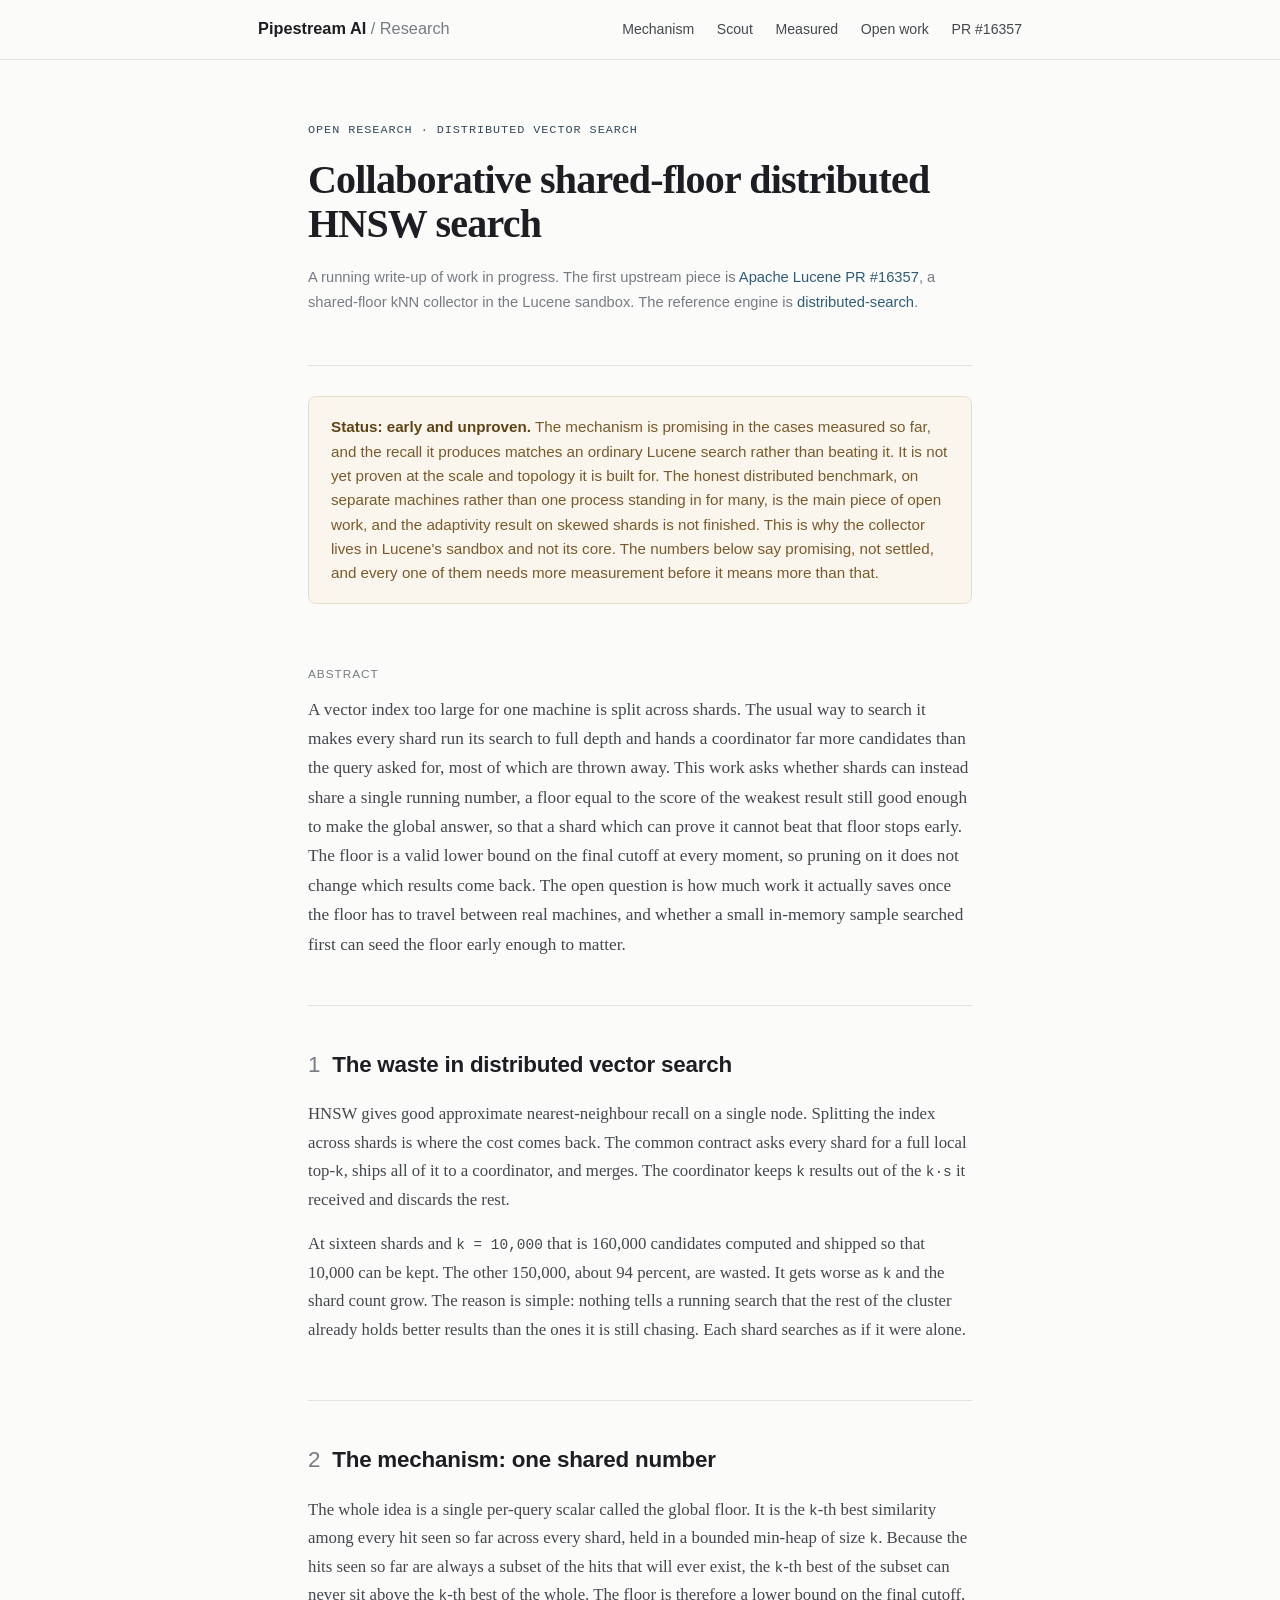
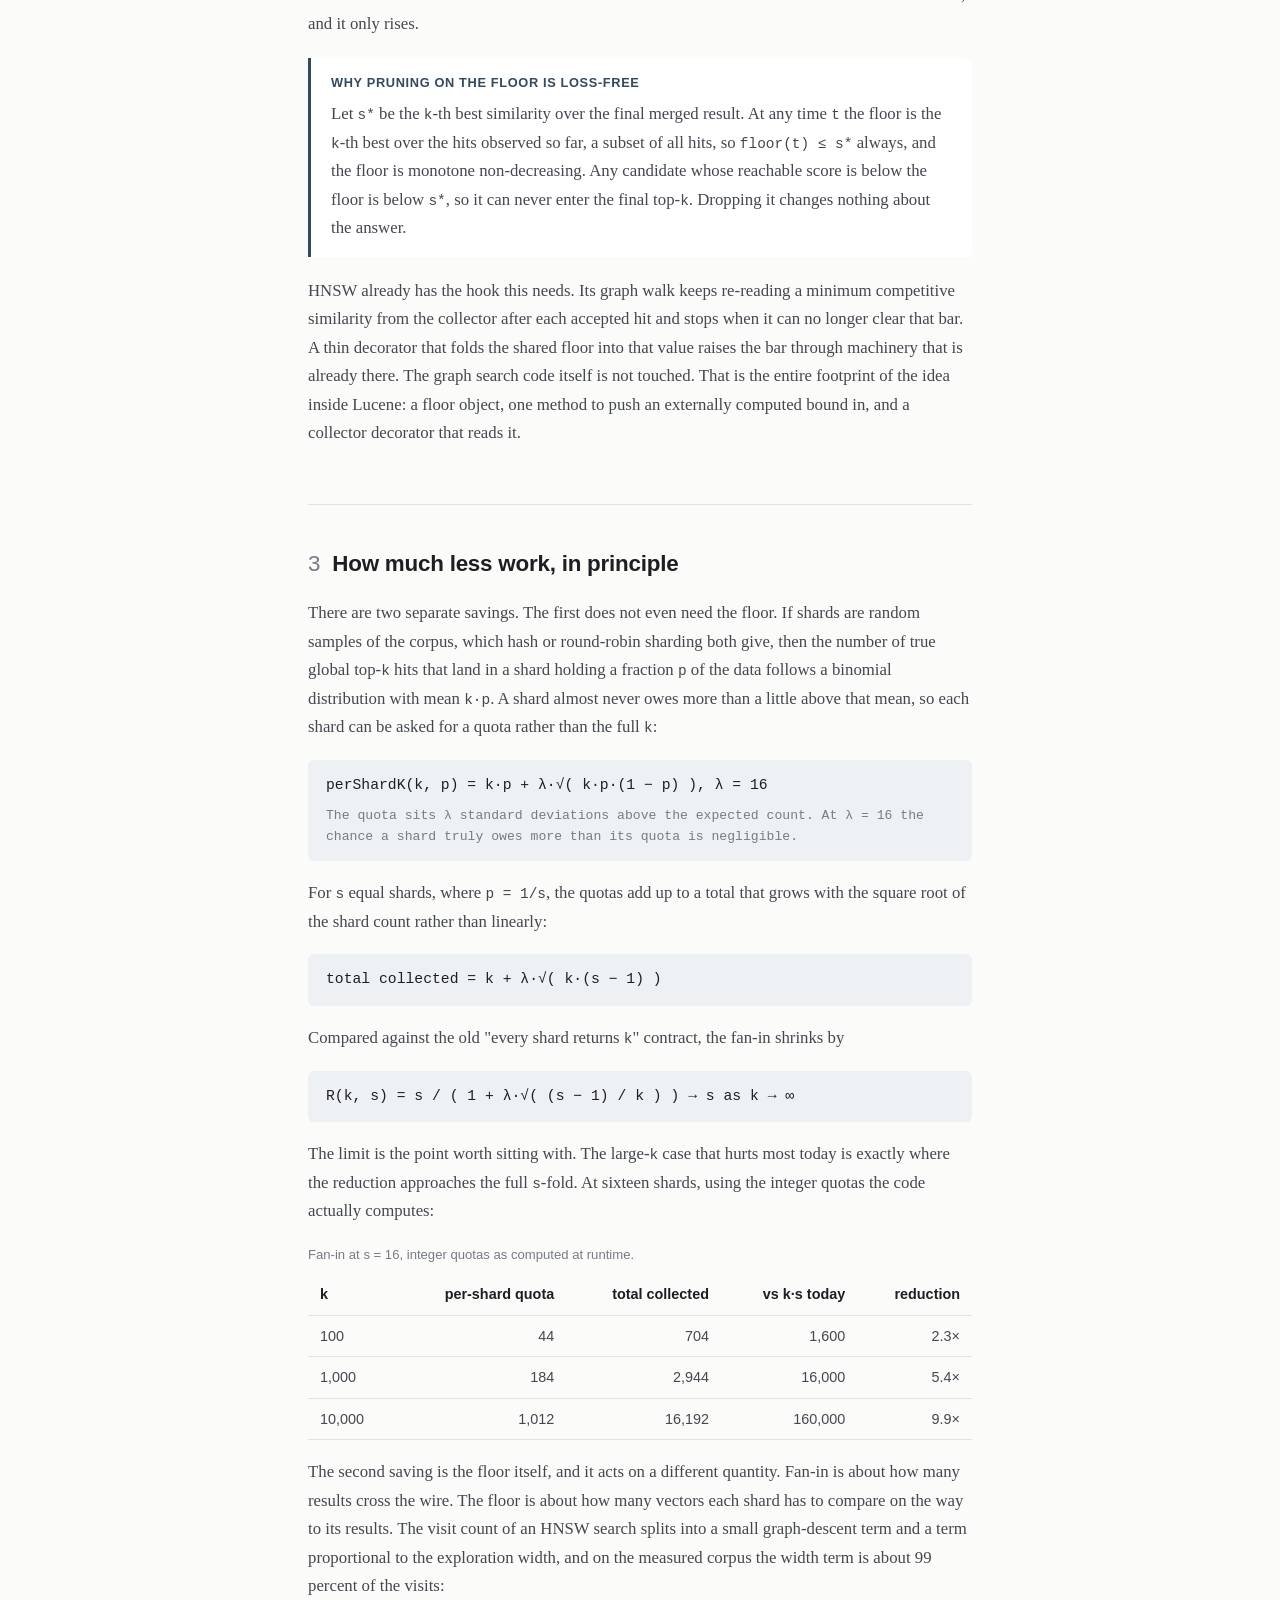
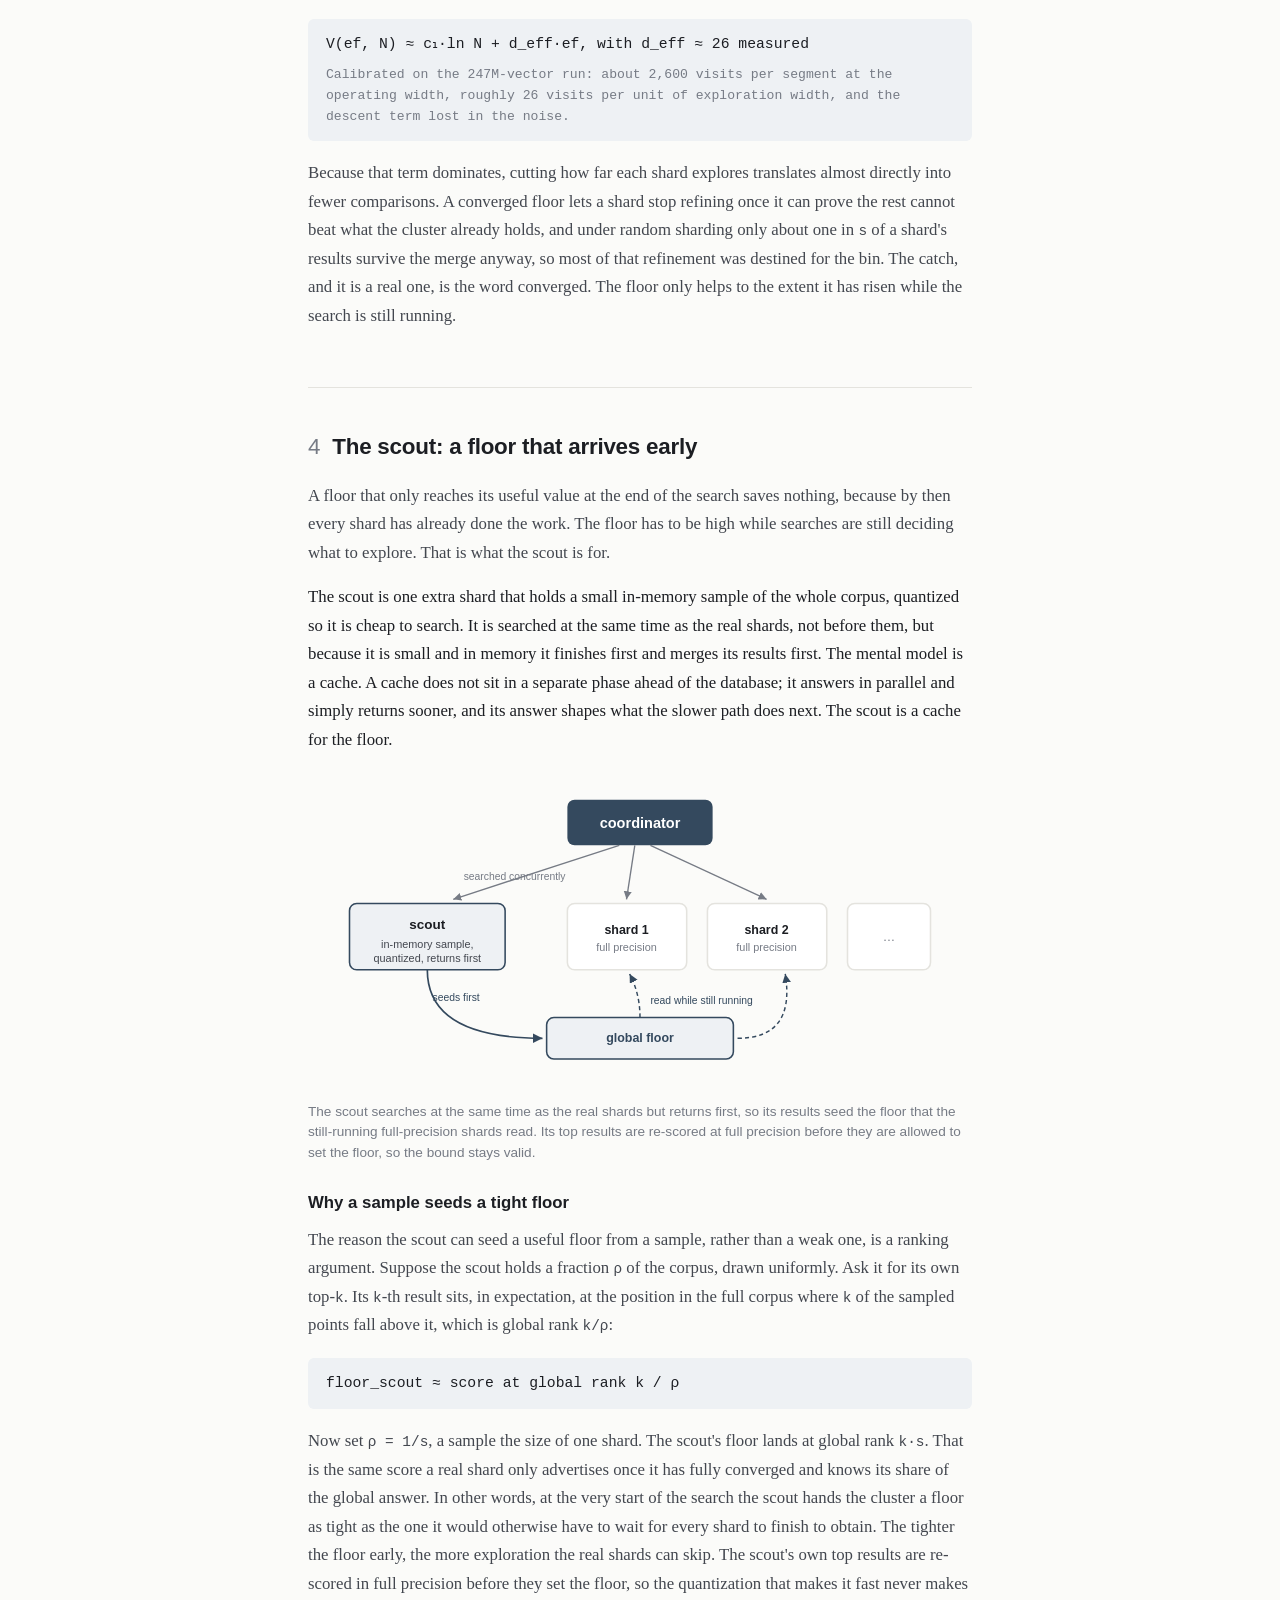
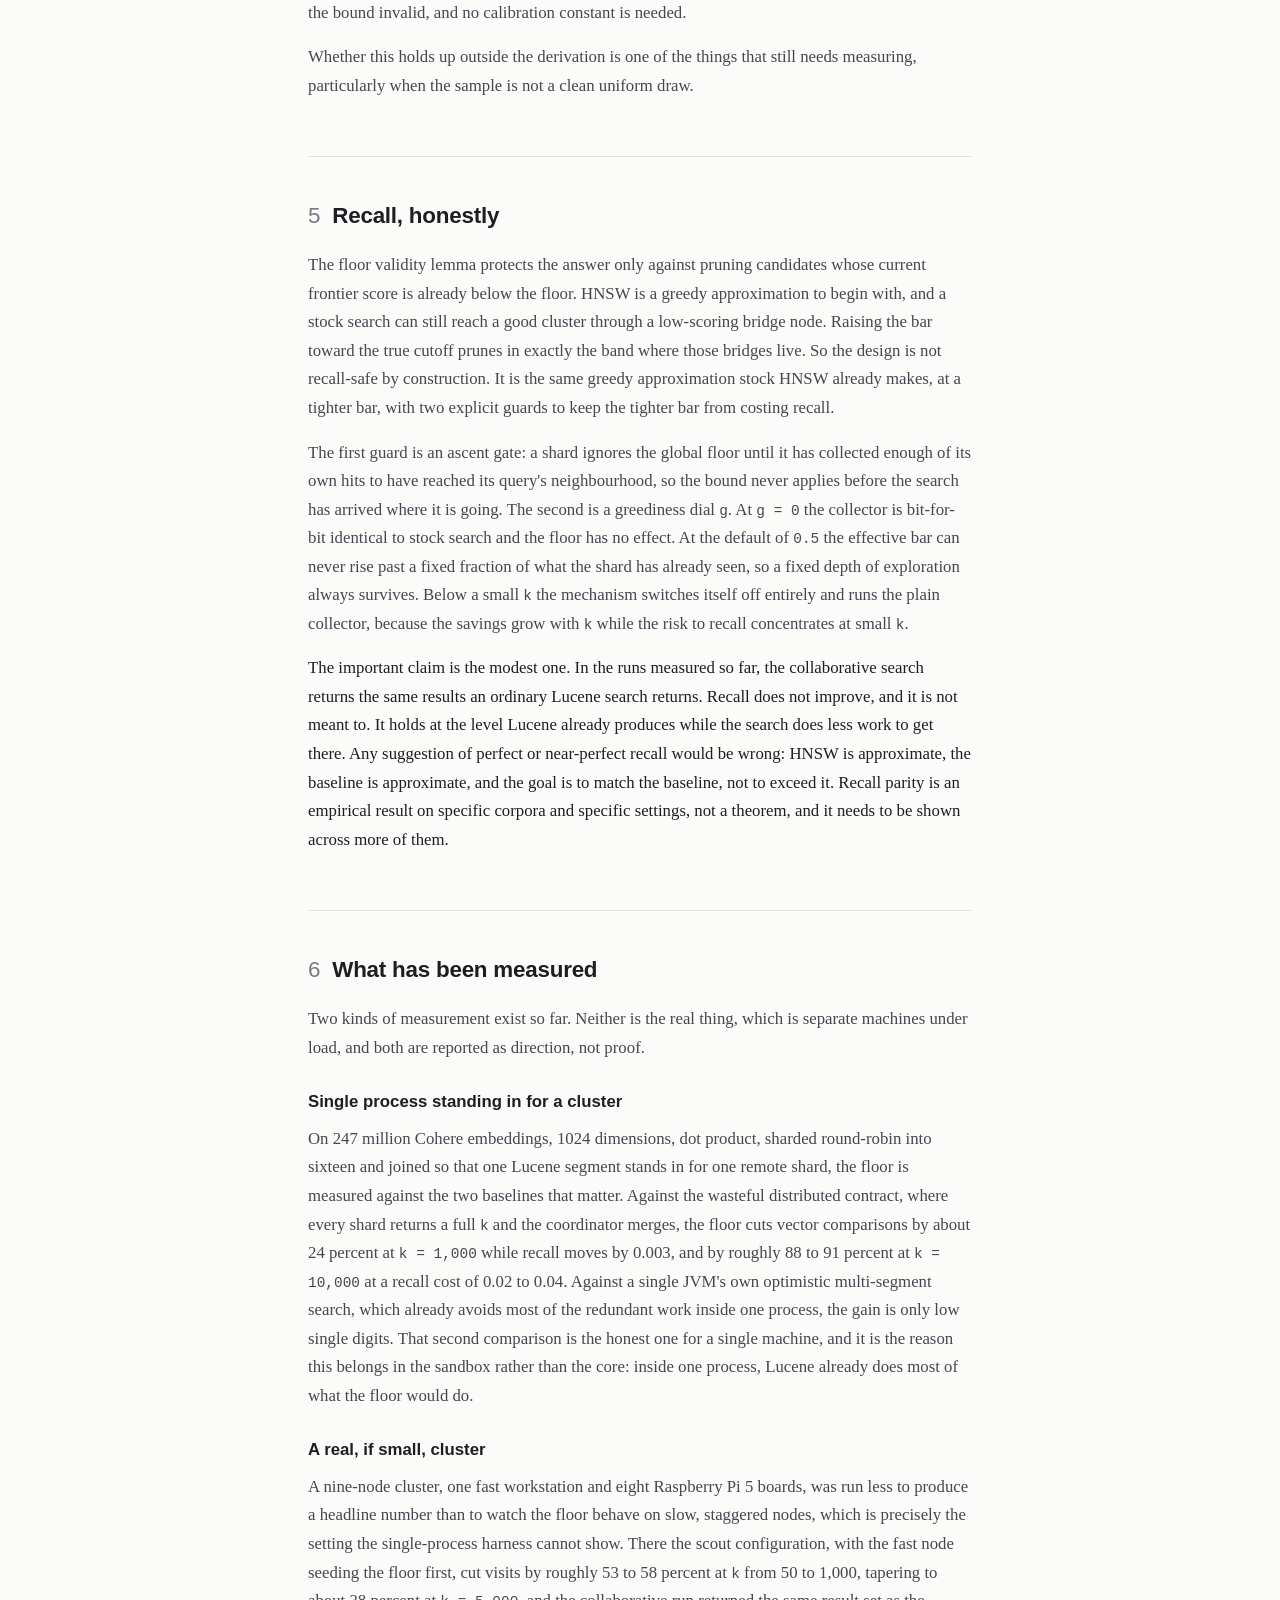
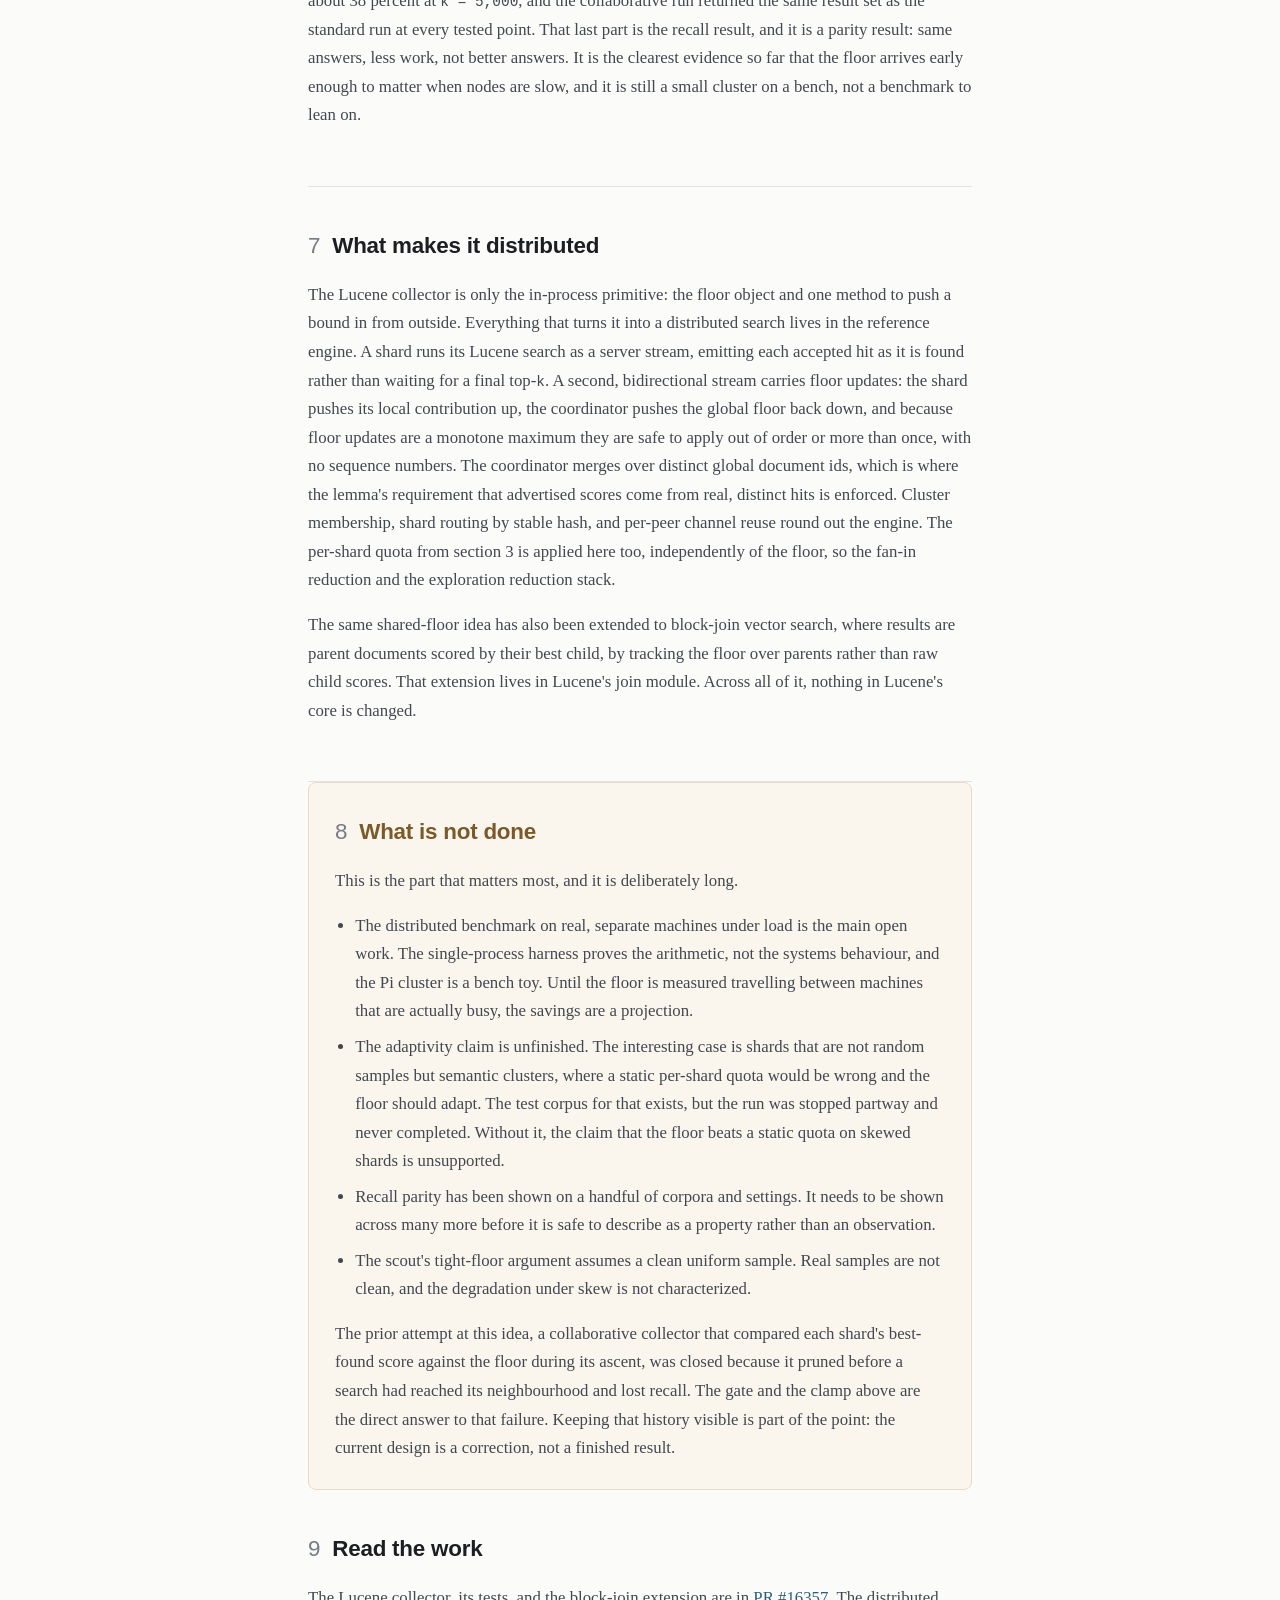
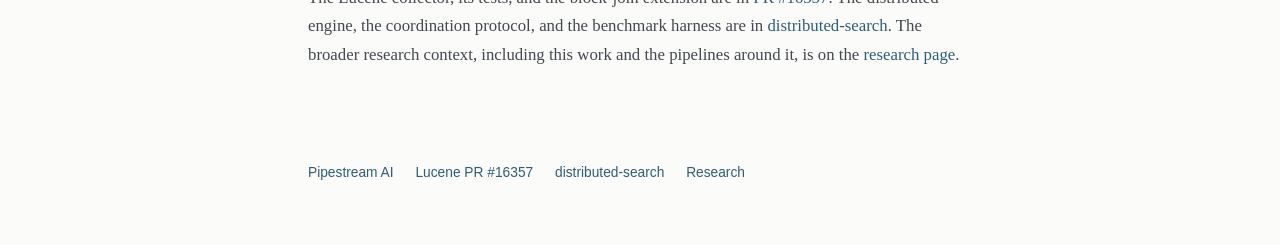
==== distributed-search/index.html @ ddf80090 "Add product pages for parsers, distributed search, and OpenNLP; wire homepage highlights New pages: " ====
<!DOCTYPE html>
<html lang="en">
<head>
    <meta charset="UTF-8">
    <meta name="viewport" content="width=device-width, initial-scale=1.0">
    <meta name="description" content="Collaborative shared-floor distributed HNSW search: letting shards share a running lower bound so each can stop chasing candidates the rest of the cluster has already beaten. An open research write-up, with the mechanism, the math, what has been measured, and what has not.">
    <title>Collaborative distributed HNSW search | Pipestream AI Research</title>
    <style>
        :root {
            --bg: #fbfbf9;
            --surface: #ffffff;
            --ink: #1c1e23;
            --ink-soft: #43474f;
            --ink-faint: #767b85;
            --rule: #e4e3de;
            --accent: #34495e;
            --accent-soft: #eef1f4;
            --link: #2f5d78;
            --warn-bg: #faf6ee;
            --warn-rule: #e6dcc9;
            --warn-ink: #7a5a2a;
            --code: #172027;
            --code-ink: #e8eef1;
            --serif: "Iowan Old Style", "Palatino Linotype", Palatino, "Book Antiqua", Georgia, serif;
            --sans: -apple-system, BlinkMacSystemFont, "Segoe UI", Roboto, Helvetica, Arial, sans-serif;
            --mono: "SF Mono", ui-monospace, "JetBrains Mono", Menlo, Consolas, monospace;
        }
        * { margin: 0; padding: 0; box-sizing: border-box; }
        html { scroll-behavior: smooth; }
        body {
            font-family: var(--serif);
            font-size: 1.05rem;
            line-height: 1.7;
            color: var(--ink);
            background: var(--bg);
            -webkit-font-smoothing: antialiased;
            text-rendering: optimizeLegibility;
        }
        a { color: var(--link); text-decoration: none; }
        a:hover { text-decoration: underline; text-underline-offset: 2px; }
        code { font-family: var(--mono); font-size: 0.86em; }

        header {
            border-bottom: 1px solid var(--rule);
            background: var(--bg);
            position: sticky; top: 0; z-index: 10;
        }
        .header-inner {
            max-width: 820px; margin: 0 auto; padding: 15px 28px;
            display: flex; justify-content: space-between; align-items: baseline;
            gap: 16px; font-family: var(--sans);
        }
        .brand { font-weight: 600; color: var(--ink); font-size: 1.02rem; }
        .brand span { color: var(--ink-faint); font-weight: 400; }
        .header-inner nav a { color: var(--ink-soft); font-size: 0.88rem; margin-left: 18px; }

        .paper { max-width: 720px; margin: 0 auto; padding: 0 28px; }

        .titleblock { padding: 60px 0 34px; border-bottom: 1px solid var(--rule); }
        .eyebrow {
            font-family: var(--mono); font-size: 0.74rem; letter-spacing: 0.08em;
            text-transform: uppercase; color: var(--accent); margin-bottom: 18px;
        }
        h1 { font-size: 2.5rem; line-height: 1.12; letter-spacing: -0.02em; font-weight: 600; margin-bottom: 18px; }
        .byline { font-family: var(--sans); font-size: 0.92rem; color: var(--ink-faint); }
        .byline a { color: var(--link); }

        .status-note {
            font-family: var(--sans);
            background: var(--warn-bg); border: 1px solid var(--warn-rule); border-radius: 8px;
            padding: 18px 22px; margin: 30px 0; color: var(--warn-ink); font-size: 0.95rem; line-height: 1.6;
        }
        .status-note strong { color: #5e4315; }

        .abstract { padding: 30px 0; border-bottom: 1px solid var(--rule); }
        .abstract .label {
            font-family: var(--sans); font-size: 0.74rem; letter-spacing: 0.08em;
            text-transform: uppercase; color: var(--ink-faint); margin-bottom: 10px;
        }
        .abstract p { font-size: 1.08rem; color: var(--ink-soft); }

        section { padding: 40px 0; border-bottom: 1px solid var(--rule); }
        h2 {
            font-family: var(--sans); font-size: 1.4rem; font-weight: 650; letter-spacing: -0.01em;
            margin-bottom: 16px; color: var(--ink);
        }
        h2 .sec { color: var(--ink-faint); font-weight: 500; margin-right: 12px; }
        h3 { font-family: var(--sans); font-size: 1.05rem; font-weight: 650; margin: 26px 0 8px; }
        p { margin-bottom: 16px; color: var(--ink-soft); }
        p.body-ink { color: var(--ink); }

        .eq {
            font-family: var(--mono); font-size: 0.92rem; line-height: 1.6;
            background: var(--accent-soft); color: var(--ink);
            padding: 14px 18px; border-radius: 6px; margin: 18px 0; overflow-x: auto;
        }
        .eq .where { display: block; margin-top: 8px; color: var(--ink-faint); font-size: 0.82rem; }

        table.data { width: 100%; border-collapse: collapse; font-family: var(--sans); font-size: 0.9rem; margin: 18px 0; }
        table.data th, table.data td { padding: 8px 12px; border-bottom: 1px solid var(--rule); text-align: right; color: var(--ink-soft); }
        table.data th:first-child, table.data td:first-child { text-align: left; }
        table.data th { color: var(--ink); font-weight: 650; }
        table.data caption { font-family: var(--sans); font-size: 0.82rem; color: var(--ink-faint); text-align: left; margin-bottom: 8px; }

        figure { margin: 26px 0; }
        figure svg { width: 100%; height: auto; display: block; }
        figcaption { font-family: var(--sans); font-size: 0.85rem; color: var(--ink-faint); margin-top: 10px; line-height: 1.5; }

        .lemma {
            border-left: 3px solid var(--accent); background: var(--surface);
            padding: 14px 20px; margin: 20px 0; border-radius: 0 6px 6px 0;
        }
        .lemma .name { font-family: var(--sans); font-size: 0.8rem; font-weight: 650; text-transform: uppercase; letter-spacing: 0.05em; color: var(--accent); margin-bottom: 6px; }

        .open-work { background: var(--warn-bg); border: 1px solid var(--warn-rule); border-radius: 8px; padding: 8px 26px 26px; }
        .open-work h2 { color: var(--warn-ink); margin-top: 22px; }

        ul { margin: 0 0 16px 1.2em; color: var(--ink-soft); }
        li { margin: 7px 0; }

        footer { font-family: var(--sans); padding: 36px 0 60px; color: var(--ink-faint); font-size: 0.86rem; }
        footer a { color: var(--link); margin-right: 18px; }

        @media (max-width: 620px) {
            h1 { font-size: 1.9rem; }
            .header-inner nav a:not(:last-child) { display: none; }
        }
    </style>
</head>
<body>
    <header>
        <div class="header-inner">
            <a href="../" class="brand">Pipestream AI <span>/ Research</span></a>
            <nav>
                <a href="#mechanism">Mechanism</a>
                <a href="#scout">Scout</a>
                <a href="#measured">Measured</a>
                <a href="#open">Open work</a>
                <a href="https://github.com/apache/lucene/pull/16357">PR&nbsp;#16357</a>
            </nav>
        </div>
    </header>

    <main>
        <div class="paper">
            <div class="titleblock">
                <p class="eyebrow">Open research · distributed vector search</p>
                <h1>Collaborative shared-floor distributed HNSW search</h1>
                <p class="byline">
                    A running write-up of work in progress. The first upstream piece is
                    <a href="https://github.com/apache/lucene/pull/16357">Apache Lucene PR&nbsp;#16357</a>,
                    a shared-floor kNN collector in the Lucene sandbox. The reference engine is
                    <a href="https://github.com/ai-pipestream/distributed-search">distributed-search</a>.
                </p>
            </div>

            <div class="status-note">
                <strong>Status: early and unproven.</strong> The mechanism is promising in the
                cases measured so far, and the recall it produces matches an ordinary Lucene
                search rather than beating it. It is not yet proven at the scale and topology it
                is built for. The honest distributed benchmark, on separate machines rather than
                one process standing in for many, is the main piece of open work, and the
                adaptivity result on skewed shards is not finished. This is why the collector
                lives in Lucene's sandbox and not its core. The numbers below say promising, not
                settled, and every one of them needs more measurement before it means more than
                that.
            </div>

            <div class="abstract">
                <p class="label">Abstract</p>
                <p>
                    A vector index too large for one machine is split across shards. The usual
                    way to search it makes every shard run its search to full depth and hands a
                    coordinator far more candidates than the query asked for, most of which are
                    thrown away. This work asks whether shards can instead share a single running
                    number, a floor equal to the score of the weakest result still good enough to
                    make the global answer, so that a shard which can prove it cannot beat that
                    floor stops early. The floor is a valid lower bound on the final cutoff at
                    every moment, so pruning on it does not change which results come back. The
                    open question is how much work it actually saves once the floor has to travel
                    between real machines, and whether a small in-memory sample searched first can
                    seed the floor early enough to matter.
                </p>
            </div>

            <section id="problem">
                <h2><span class="sec">1</span>The waste in distributed vector search</h2>
                <p>
                    HNSW gives good approximate nearest-neighbour recall on a single node. Splitting
                    the index across shards is where the cost comes back. The common contract asks
                    every shard for a full local top-<code>k</code>, ships all of it to a
                    coordinator, and merges. The coordinator keeps <code>k</code> results out of the
                    <code>k·s</code> it received and discards the rest.
                </p>
                <p>
                    At sixteen shards and <code>k = 10,000</code> that is 160,000 candidates
                    computed and shipped so that 10,000 can be kept. The other 150,000, about 94
                    percent, are wasted. It gets worse as <code>k</code> and the shard count grow.
                    The reason is simple: nothing tells a running search that the rest of the
                    cluster already holds better results than the ones it is still chasing. Each
                    shard searches as if it were alone.
                </p>
            </section>

            <section id="mechanism">
                <h2><span class="sec">2</span>The mechanism: one shared number</h2>
                <p>
                    The whole idea is a single per-query scalar called the global floor. It is the
                    <code>k</code>-th best similarity among every hit seen so far across every
                    shard, held in a bounded min-heap of size <code>k</code>. Because the hits seen
                    so far are always a subset of the hits that will ever exist, the
                    <code>k</code>-th best of the subset can never sit above the
                    <code>k</code>-th best of the whole. The floor is therefore a lower bound on the
                    final cutoff, and it only rises.
                </p>
                <div class="lemma">
                    <div class="name">Why pruning on the floor is loss-free</div>
                    <p style="margin-bottom:0">
                        Let <code>s*</code> be the <code>k</code>-th best similarity over the final
                        merged result. At any time <code>t</code> the floor is the
                        <code>k</code>-th best over the hits observed so far, a subset of all hits,
                        so <code>floor(t) ≤ s*</code> always, and the floor is monotone
                        non-decreasing. Any candidate whose reachable score is below the floor is
                        below <code>s*</code>, so it can never enter the final top-<code>k</code>.
                        Dropping it changes nothing about the answer.
                    </p>
                </div>
                <p>
                    HNSW already has the hook this needs. Its graph walk keeps re-reading a minimum
                    competitive similarity from the collector after each accepted hit and stops
                    when it can no longer clear that bar. A thin decorator that folds the shared
                    floor into that value raises the bar through machinery that is already there.
                    The graph search code itself is not touched. That is the entire footprint of
                    the idea inside Lucene: a floor object, one method to push an externally
                    computed bound in, and a collector decorator that reads it.
                </p>
            </section>

            <section id="math">
                <h2><span class="sec">3</span>How much less work, in principle</h2>
                <p>
                    There are two separate savings. The first does not even need the floor. If
                    shards are random samples of the corpus, which hash or round-robin sharding
                    both give, then the number of true global top-<code>k</code> hits that land in a
                    shard holding a fraction <code>p</code> of the data follows a binomial
                    distribution with mean <code>k·p</code>. A shard almost never owes more than a
                    little above that mean, so each shard can be asked for a quota rather than the
                    full <code>k</code>:
                </p>
                <div class="eq">
                    perShardK(k, p) = k·p + λ·√( k·p·(1 − p) ),  λ = 16
                    <span class="where">The quota sits λ standard deviations above the expected count. At λ = 16 the chance a shard truly owes more than its quota is negligible.</span>
                </div>
                <p>
                    For <code>s</code> equal shards, where <code>p = 1/s</code>, the quotas add up to
                    a total that grows with the square root of the shard count rather than linearly:
                </p>
                <div class="eq">
                    total collected = k + λ·√( k·(s − 1) )
                </div>
                <p>
                    Compared against the old "every shard returns <code>k</code>" contract, the
                    fan-in shrinks by
                </p>
                <div class="eq">
                    R(k, s) = s / ( 1 + λ·√( (s − 1) / k ) )   →   s   as k → ∞
                </div>
                <p>
                    The limit is the point worth sitting with. The large-<code>k</code> case that
                    hurts most today is exactly where the reduction approaches the full
                    <code>s</code>-fold. At sixteen shards, using the integer quotas the code
                    actually computes:
                </p>
                <table class="data">
                    <caption>Fan-in at s = 16, integer quotas as computed at runtime.</caption>
                    <thead>
                        <tr><th>k</th><th>per-shard quota</th><th>total collected</th><th>vs k·s today</th><th>reduction</th></tr>
                    </thead>
                    <tbody>
                        <tr><td>100</td><td>44</td><td>704</td><td>1,600</td><td>2.3&times;</td></tr>
                        <tr><td>1,000</td><td>184</td><td>2,944</td><td>16,000</td><td>5.4&times;</td></tr>
                        <tr><td>10,000</td><td>1,012</td><td>16,192</td><td>160,000</td><td>9.9&times;</td></tr>
                    </tbody>
                </table>
                <p>
                    The second saving is the floor itself, and it acts on a different quantity.
                    Fan-in is about how many results cross the wire. The floor is about how many
                    vectors each shard has to compare on the way to its results. The visit count of
                    an HNSW search splits into a small graph-descent term and a term proportional to
                    the exploration width, and on the measured corpus the width term is about 99
                    percent of the visits:
                </p>
                <div class="eq">
                    V(ef, N) ≈ c₁·ln N + d_eff·ef,   with d_eff ≈ 26 measured
                    <span class="where">Calibrated on the 247M-vector run: about 2,600 visits per segment at the operating width, roughly 26 visits per unit of exploration width, and the descent term lost in the noise.</span>
                </div>
                <p>
                    Because that term dominates, cutting how far each shard explores translates
                    almost directly into fewer comparisons. A converged floor lets a shard stop
                    refining once it can prove the rest cannot beat what the cluster already holds,
                    and under random sharding only about one in <code>s</code> of a shard's results
                    survive the merge anyway, so most of that refinement was destined for the bin.
                    The catch, and it is a real one, is the word converged. The floor only helps to
                    the extent it has risen while the search is still running.
                </p>
            </section>

            <section id="scout">
                <h2><span class="sec">4</span>The scout: a floor that arrives early</h2>
                <p>
                    A floor that only reaches its useful value at the end of the search saves
                    nothing, because by then every shard has already done the work. The floor has to
                    be high while searches are still deciding what to explore. That is what the
                    scout is for.
                </p>
                <p class="body-ink">
                    The scout is one extra shard that holds a small in-memory sample of the whole
                    corpus, quantized so it is cheap to search. It is searched at the same time as
                    the real shards, not before them, but because it is small and in memory it
                    finishes first and merges its results first. The mental model is a cache. A cache
                    does not sit in a separate phase ahead of the database; it answers in parallel
                    and simply returns sooner, and its answer shapes what the slower path does next.
                    The scout is a cache for the floor.
                </p>

                <figure>
                    <svg viewBox="0 0 640 300" role="img" aria-label="Diagram: a scout shard and the real shards are searched concurrently, but the scout merges first and seeds the floor the real shards read while still running.">
                        <defs>
                            <marker id="arrow" markerWidth="8" markerHeight="8" refX="6" refY="3" orient="auto">
                                <path d="M0,0 L6,3 L0,6 Z" fill="#767b85"></path>
                            </marker>
                            <marker id="arrowAccent" markerWidth="8" markerHeight="8" refX="6" refY="3" orient="auto">
                                <path d="M0,0 L6,3 L0,6 Z" fill="#34495e"></path>
                            </marker>
                        </defs>
                        <!-- coordinator -->
                        <rect x="250" y="18" width="140" height="44" rx="7" fill="#34495e"></rect>
                        <text x="320" y="45" text-anchor="middle" fill="#fff" font-family="var(--sans)" font-size="14" font-weight="600">coordinator</text>
                        <!-- scout -->
                        <rect x="40" y="118" width="150" height="64" rx="7" fill="#eef1f4" stroke="#34495e" stroke-width="1.5"></rect>
                        <text x="115" y="143" text-anchor="middle" fill="#1c1e23" font-family="var(--sans)" font-size="13" font-weight="650">scout</text>
                        <text x="115" y="161" text-anchor="middle" fill="#43474f" font-family="var(--sans)" font-size="10.5">in-memory sample,</text>
                        <text x="115" y="174" text-anchor="middle" fill="#43474f" font-family="var(--sans)" font-size="10.5">quantized, returns first</text>
                        <!-- real shards -->
                        <rect x="250" y="118" width="115" height="64" rx="7" fill="#fff" stroke="#e4e3de" stroke-width="1.5"></rect>
                        <text x="307" y="147" text-anchor="middle" fill="#1c1e23" font-family="var(--sans)" font-size="12" font-weight="600">shard 1</text>
                        <text x="307" y="164" text-anchor="middle" fill="#767b85" font-family="var(--sans)" font-size="10.5">full precision</text>
                        <rect x="385" y="118" width="115" height="64" rx="7" fill="#fff" stroke="#e4e3de" stroke-width="1.5"></rect>
                        <text x="442" y="147" text-anchor="middle" fill="#1c1e23" font-family="var(--sans)" font-size="12" font-weight="600">shard 2</text>
                        <text x="442" y="164" text-anchor="middle" fill="#767b85" font-family="var(--sans)" font-size="10.5">full precision</text>
                        <rect x="520" y="118" width="80" height="64" rx="7" fill="#fff" stroke="#e4e3de" stroke-width="1.5"></rect>
                        <text x="560" y="154" text-anchor="middle" fill="#767b85" font-family="var(--sans)" font-size="12">…</text>
                        <!-- concurrent search arrows down -->
                        <line x1="300" y1="62" x2="140" y2="114" stroke="#767b85" stroke-width="1.3" marker-end="url(#arrow)"></line>
                        <line x1="315" y1="62" x2="307" y2="114" stroke="#767b85" stroke-width="1.3" marker-end="url(#arrow)"></line>
                        <line x1="330" y1="62" x2="442" y2="114" stroke="#767b85" stroke-width="1.3" marker-end="url(#arrow)"></line>
                        <text x="150" y="95" fill="#767b85" font-family="var(--sans)" font-size="10">searched concurrently</text>
                        <!-- scout seeds floor -->
                        <rect x="230" y="228" width="180" height="40" rx="7" fill="#eef1f4" stroke="#34495e" stroke-width="1.5"></rect>
                        <text x="320" y="252" text-anchor="middle" fill="#34495e" font-family="var(--sans)" font-size="12" font-weight="650">global floor</text>
                        <path d="M115,182 Q115,248 226,248" fill="none" stroke="#34495e" stroke-width="1.6" marker-end="url(#arrowAccent)"></path>
                        <text x="120" y="212" fill="#34495e" font-family="var(--sans)" font-size="10">seeds first</text>
                        <!-- floor read by shards while running -->
                        <path d="M414,248 Q470,248 460,186" fill="none" stroke="#34495e" stroke-width="1.4" stroke-dasharray="4 3" marker-end="url(#arrowAccent)"></path>
                        <path d="M320,228 Q320,205 310,186" fill="none" stroke="#34495e" stroke-width="1.4" stroke-dasharray="4 3" marker-end="url(#arrowAccent)"></path>
                        <text x="330" y="215" fill="#34495e" font-family="var(--sans)" font-size="10">read while still running</text>
                    </svg>
                    <figcaption>
                        The scout searches at the same time as the real shards but returns first,
                        so its results seed the floor that the still-running full-precision shards
                        read. Its top results are re-scored at full precision before they are
                        allowed to set the floor, so the bound stays valid.
                    </figcaption>
                </figure>

                <h3>Why a sample seeds a tight floor</h3>
                <p>
                    The reason the scout can seed a useful floor from a sample, rather than a weak
                    one, is a ranking argument. Suppose the scout holds a fraction <code>ρ</code> of
                    the corpus, drawn uniformly. Ask it for its own top-<code>k</code>. Its
                    <code>k</code>-th result sits, in expectation, at the position in the full corpus
                    where <code>k</code> of the sampled points fall above it, which is global rank
                    <code>k/ρ</code>:
                </p>
                <div class="eq">
                    floor_scout ≈ score at global rank k / ρ
                </div>
                <p>
                    Now set <code>ρ = 1/s</code>, a sample the size of one shard. The scout's floor
                    lands at global rank <code>k·s</code>. That is the same score a real shard only
                    advertises once it has fully converged and knows its share of the global answer.
                    In other words, at the very start of the search the scout hands the cluster a
                    floor as tight as the one it would otherwise have to wait for every shard to
                    finish to obtain. The tighter the floor early, the more exploration the real
                    shards can skip. The scout's own top results are re-scored in full precision
                    before they set the floor, so the quantization that makes it fast never makes the
                    bound invalid, and no calibration constant is needed.
                </p>
                <p>
                    Whether this holds up outside the derivation is one of the things that still
                    needs measuring, particularly when the sample is not a clean uniform draw.
                </p>
            </section>

            <section id="recall">
                <h2><span class="sec">5</span>Recall, honestly</h2>
                <p>
                    The floor validity lemma protects the answer only against pruning candidates
                    whose current frontier score is already below the floor. HNSW is a greedy
                    approximation to begin with, and a stock search can still reach a good cluster
                    through a low-scoring bridge node. Raising the bar toward the true cutoff prunes
                    in exactly the band where those bridges live. So the design is not recall-safe by
                    construction. It is the same greedy approximation stock HNSW already makes, at a
                    tighter bar, with two explicit guards to keep the tighter bar from costing recall.
                </p>
                <p>
                    The first guard is an ascent gate: a shard ignores the global floor until it has
                    collected enough of its own hits to have reached its query's neighbourhood, so
                    the bound never applies before the search has arrived where it is going. The
                    second is a greediness dial <code>g</code>. At <code>g = 0</code> the collector
                    is bit-for-bit identical to stock search and the floor has no effect. At the
                    default of <code>0.5</code> the effective bar can never rise past a fixed
                    fraction of what the shard has already seen, so a fixed depth of exploration
                    always survives. Below a small <code>k</code> the mechanism switches itself off
                    entirely and runs the plain collector, because the savings grow with <code>k</code>
                    while the risk to recall concentrates at small <code>k</code>.
                </p>
                <p class="body-ink">
                    The important claim is the modest one. In the runs measured so far, the
                    collaborative search returns the same results an ordinary Lucene search returns.
                    Recall does not improve, and it is not meant to. It holds at the level Lucene
                    already produces while the search does less work to get there. Any suggestion of
                    perfect or near-perfect recall would be wrong: HNSW is approximate, the baseline
                    is approximate, and the goal is to match the baseline, not to exceed it. Recall
                    parity is an empirical result on specific corpora and specific settings, not a
                    theorem, and it needs to be shown across more of them.
                </p>
            </section>

            <section id="measured">
                <h2><span class="sec">6</span>What has been measured</h2>
                <p>
                    Two kinds of measurement exist so far. Neither is the real thing, which is
                    separate machines under load, and both are reported as direction, not proof.
                </p>
                <h3>Single process standing in for a cluster</h3>
                <p>
                    On 247 million Cohere embeddings, 1024 dimensions, dot product, sharded
                    round-robin into sixteen and joined so that one Lucene segment stands in for one
                    remote shard, the floor is measured against the two baselines that matter.
                    Against the wasteful distributed contract, where every shard returns a full
                    <code>k</code> and the coordinator merges, the floor cuts vector comparisons by
                    about 24 percent at <code>k = 1,000</code> while recall moves by 0.003, and by
                    roughly 88 to 91 percent at <code>k = 10,000</code> at a recall cost of 0.02 to
                    0.04. Against a single JVM's own optimistic multi-segment search, which already
                    avoids most of the redundant work inside one process, the gain is only low single
                    digits. That second comparison is the honest one for a single machine, and it is
                    the reason this belongs in the sandbox rather than the core: inside one process,
                    Lucene already does most of what the floor would do.
                </p>
                <h3>A real, if small, cluster</h3>
                <p>
                    A nine-node cluster, one fast workstation and eight Raspberry Pi 5 boards, was
                    run less to produce a headline number than to watch the floor behave on slow,
                    staggered nodes, which is precisely the setting the single-process harness cannot
                    show. There the scout configuration, with the fast node seeding the floor first,
                    cut visits by roughly 53 to 58 percent at <code>k</code> from 50 to 1,000,
                    tapering to about 38 percent at <code>k = 5,000</code>, and the collaborative run
                    returned the same result set as the standard run at every tested point. That last
                    part is the recall result, and it is a parity result: same answers, less work,
                    not better answers. It is the clearest evidence so far that the floor arrives
                    early enough to matter when nodes are slow, and it is still a small cluster on a
                    bench, not a benchmark to lean on.
                </p>
            </section>

            <section id="engine">
                <h2><span class="sec">7</span>What makes it distributed</h2>
                <p>
                    The Lucene collector is only the in-process primitive: the floor object and one
                    method to push a bound in from outside. Everything that turns it into a
                    distributed search lives in the reference engine. A shard runs its Lucene search
                    as a server stream, emitting each accepted hit as it is found rather than waiting
                    for a final top-<code>k</code>. A second, bidirectional stream carries floor
                    updates: the shard pushes its local contribution up, the coordinator pushes the
                    global floor back down, and because floor updates are a monotone maximum they are
                    safe to apply out of order or more than once, with no sequence numbers. The
                    coordinator merges over distinct global document ids, which is where the
                    lemma's requirement that advertised scores come from real, distinct hits is
                    enforced. Cluster membership, shard routing by stable hash, and per-peer channel
                    reuse round out the engine. The per-shard quota from section 3 is applied here
                    too, independently of the floor, so the fan-in reduction and the exploration
                    reduction stack.
                </p>
                <p>
                    The same shared-floor idea has also been extended to block-join vector search,
                    where results are parent documents scored by their best child, by tracking the
                    floor over parents rather than raw child scores. That extension lives in Lucene's
                    join module. Across all of it, nothing in Lucene's core is changed.
                </p>
            </section>

            <section id="open" class="open-work">
                <h2><span class="sec">8</span>What is not done</h2>
                <p>
                    This is the part that matters most, and it is deliberately long.
                </p>
                <ul>
                    <li>
                        The distributed benchmark on real, separate machines under load is the main
                        open work. The single-process harness proves the arithmetic, not the
                        systems behaviour, and the Pi cluster is a bench toy. Until the floor is
                        measured travelling between machines that are actually busy, the savings are
                        a projection.
                    </li>
                    <li>
                        The adaptivity claim is unfinished. The interesting case is shards that are
                        not random samples but semantic clusters, where a static per-shard quota
                        would be wrong and the floor should adapt. The test corpus for that exists,
                        but the run was stopped partway and never completed. Without it, the claim
                        that the floor beats a static quota on skewed shards is unsupported.
                    </li>
                    <li>
                        Recall parity has been shown on a handful of corpora and settings. It needs
                        to be shown across many more before it is safe to describe as a property
                        rather than an observation.
                    </li>
                    <li>
                        The scout's tight-floor argument assumes a clean uniform sample. Real
                        samples are not clean, and the degradation under skew is not characterized.
                    </li>
                </ul>
                <p style="margin-bottom:0">
                    The prior attempt at this idea, a collaborative collector that compared each
                    shard's best-found score against the floor during its ascent, was closed because
                    it pruned before a search had reached its neighbourhood and lost recall. The
                    gate and the clamp above are the direct answer to that failure. Keeping that
                    history visible is part of the point: the current design is a correction, not a
                    finished result.
                </p>
            </section>

            <section id="links" style="border-bottom:none">
                <h2><span class="sec">9</span>Read the work</h2>
                <p>
                    The Lucene collector, its tests, and the block-join extension are in
                    <a href="https://github.com/apache/lucene/pull/16357">PR&nbsp;#16357</a>. The
                    distributed engine, the coordination protocol, and the benchmark harness are in
                    <a href="https://github.com/ai-pipestream/distributed-search">distributed-search</a>.
                    The broader research context, including this work and the pipelines around it, is
                    on the <a href="../docs/research/">research page</a>.
                </p>
            </section>
        </div>
    </main>

    <footer>
        <div class="paper">
            <a href="../">Pipestream AI</a>
            <a href="https://github.com/apache/lucene/pull/16357">Lucene PR #16357</a>
            <a href="https://github.com/ai-pipestream/distributed-search">distributed-search</a>
            <a href="../docs/research/">Research</a>
        </div>
    </footer>
</body>
</html>
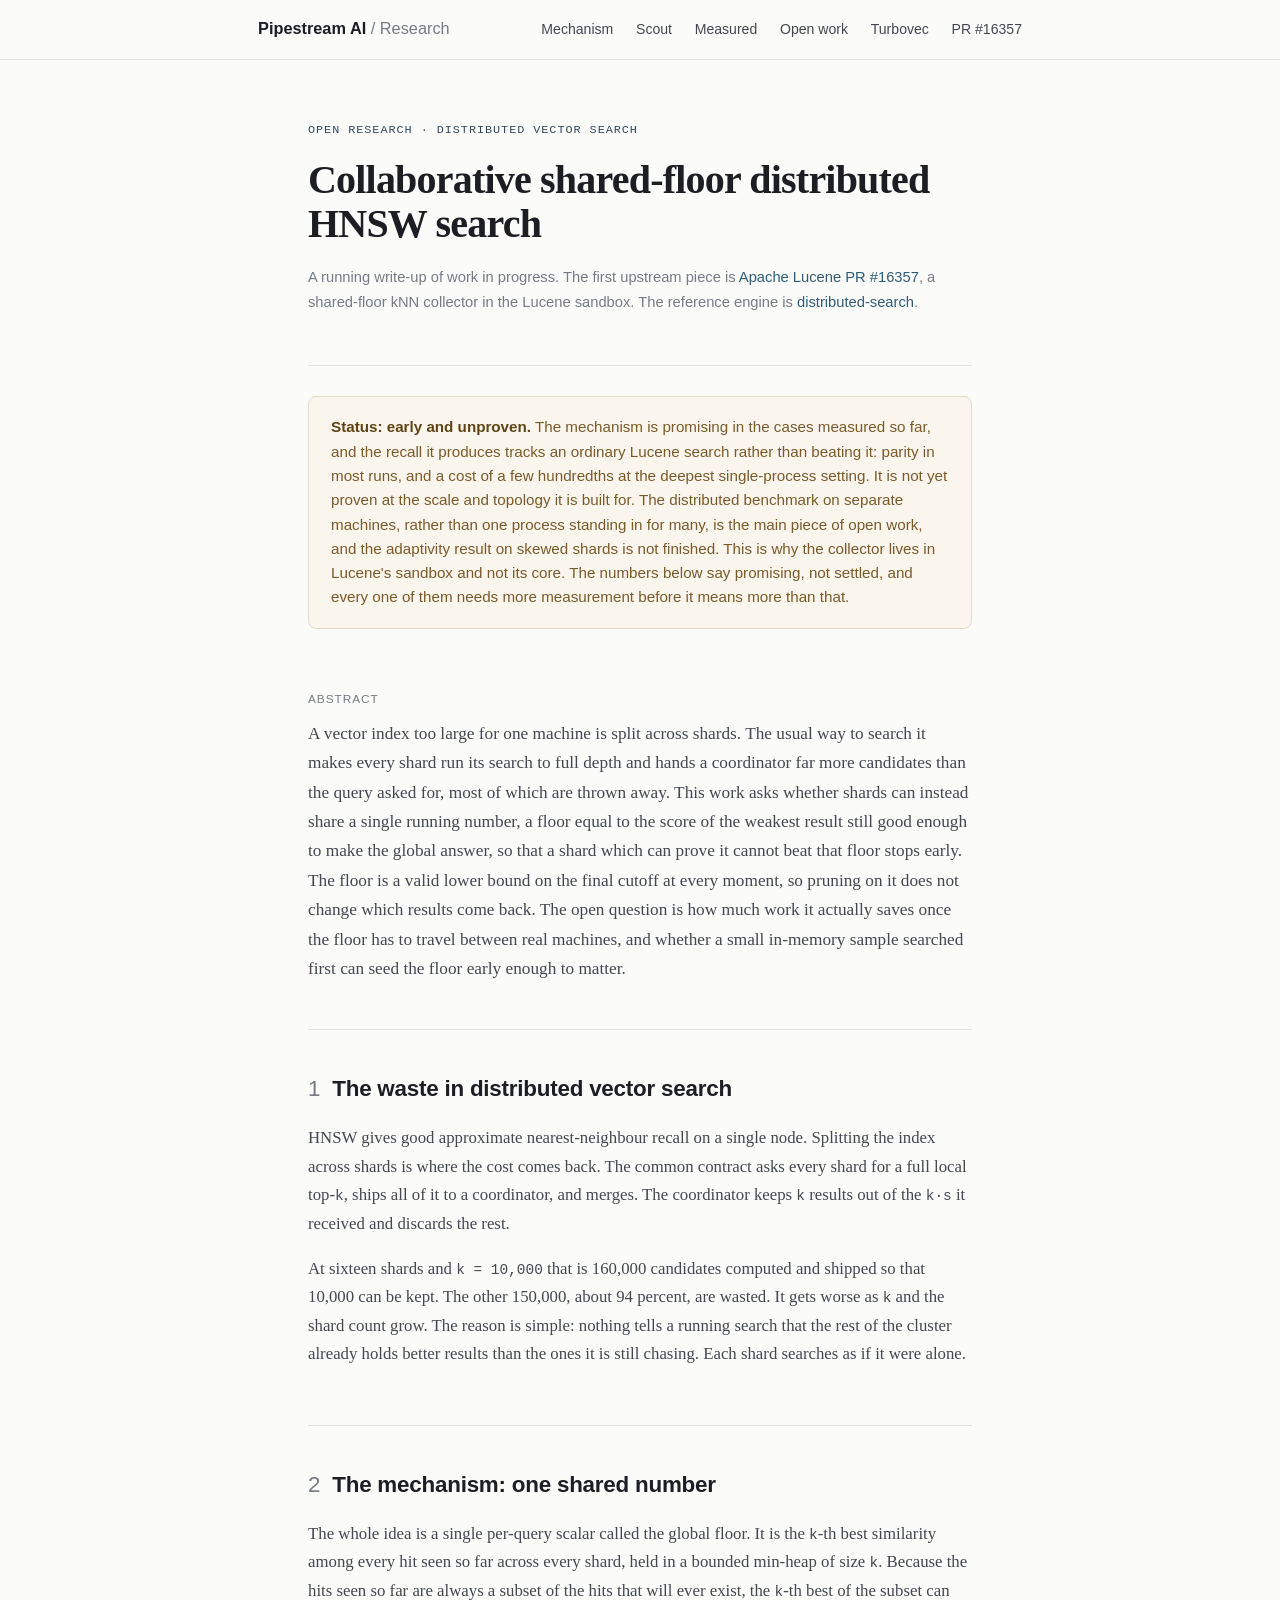
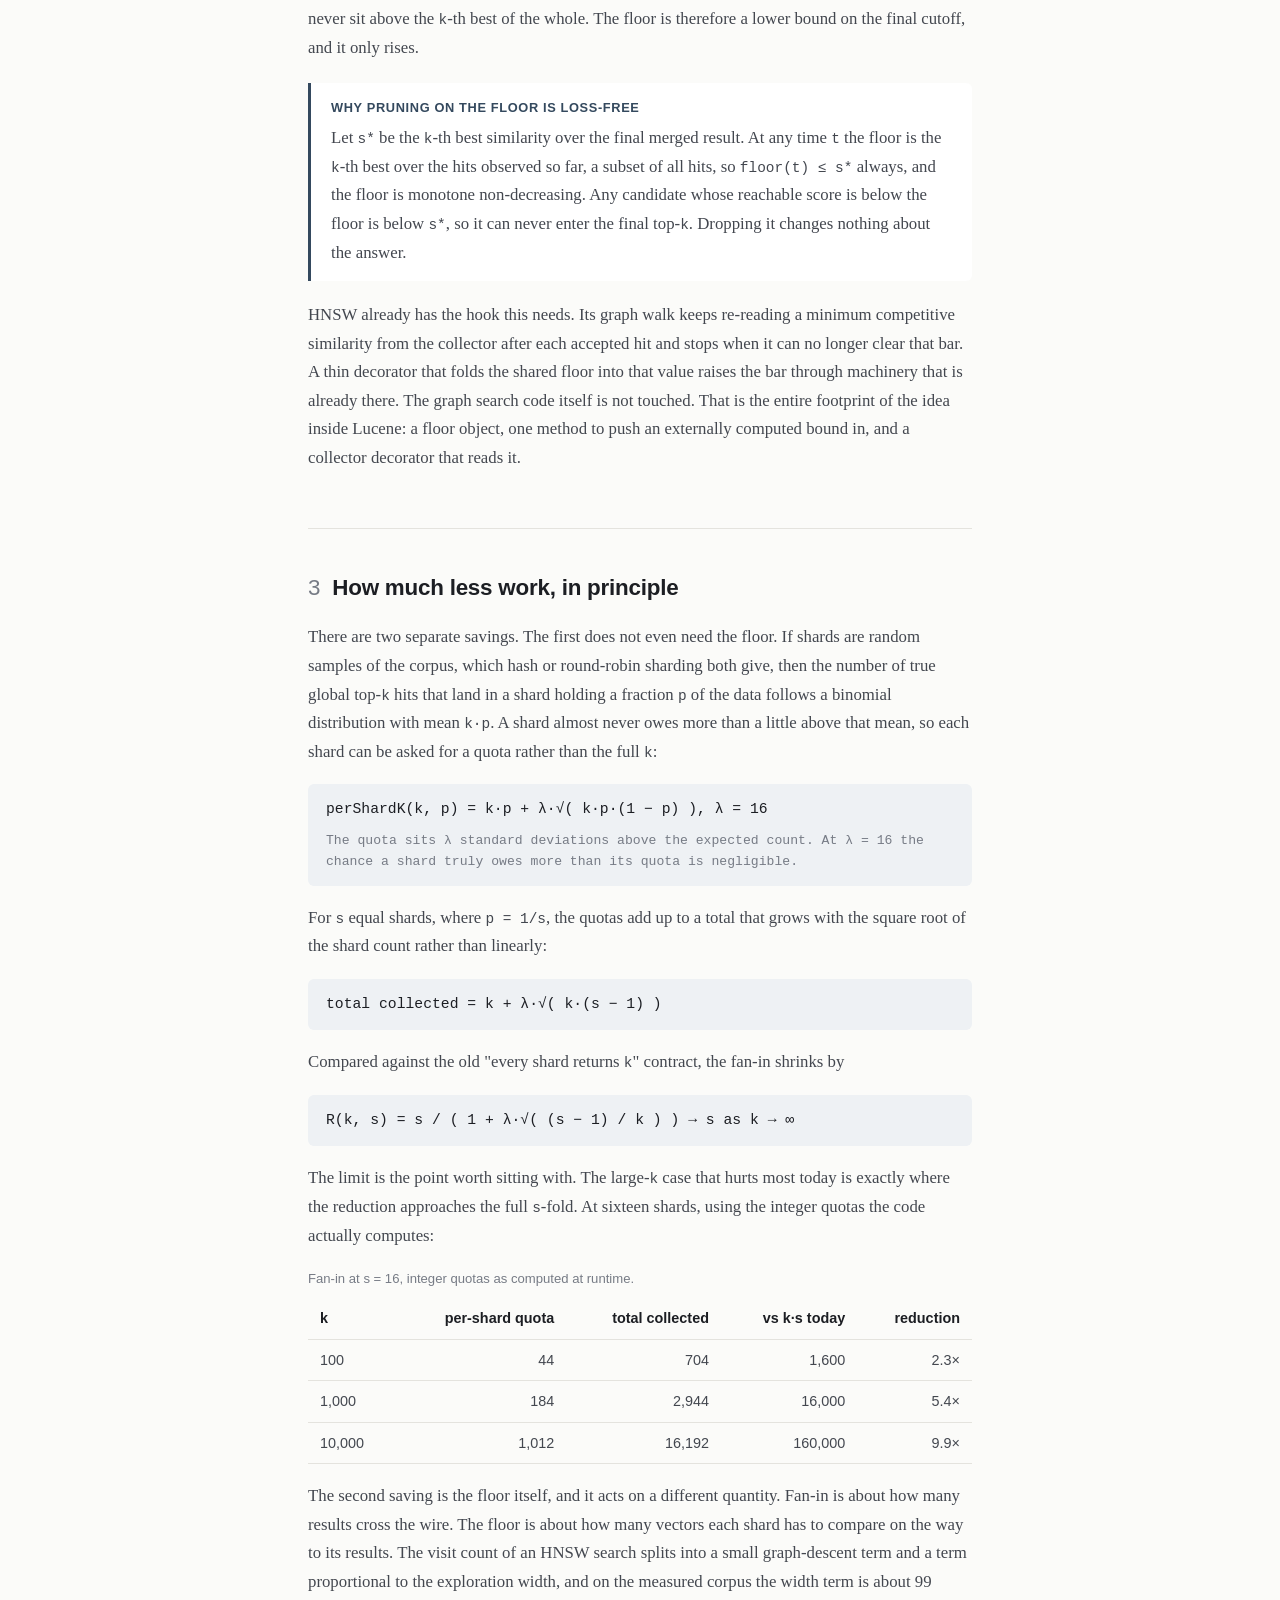
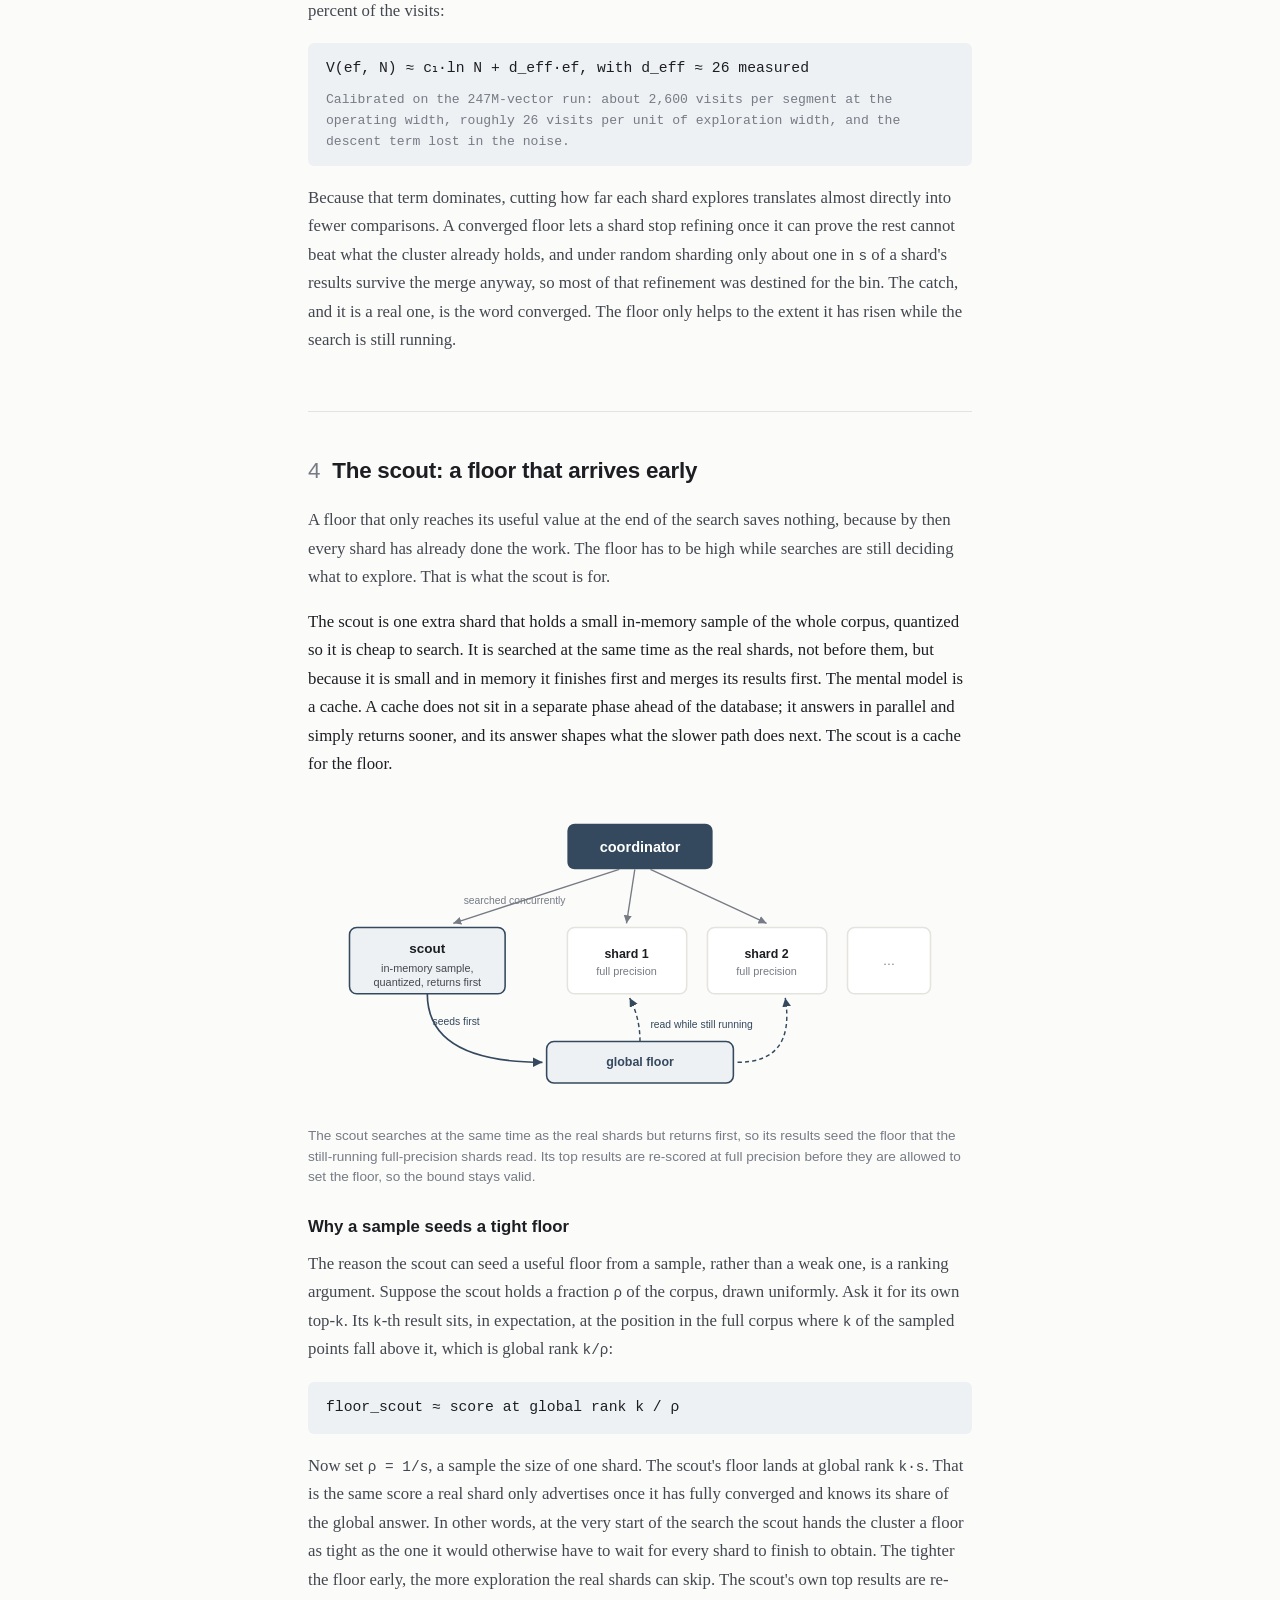
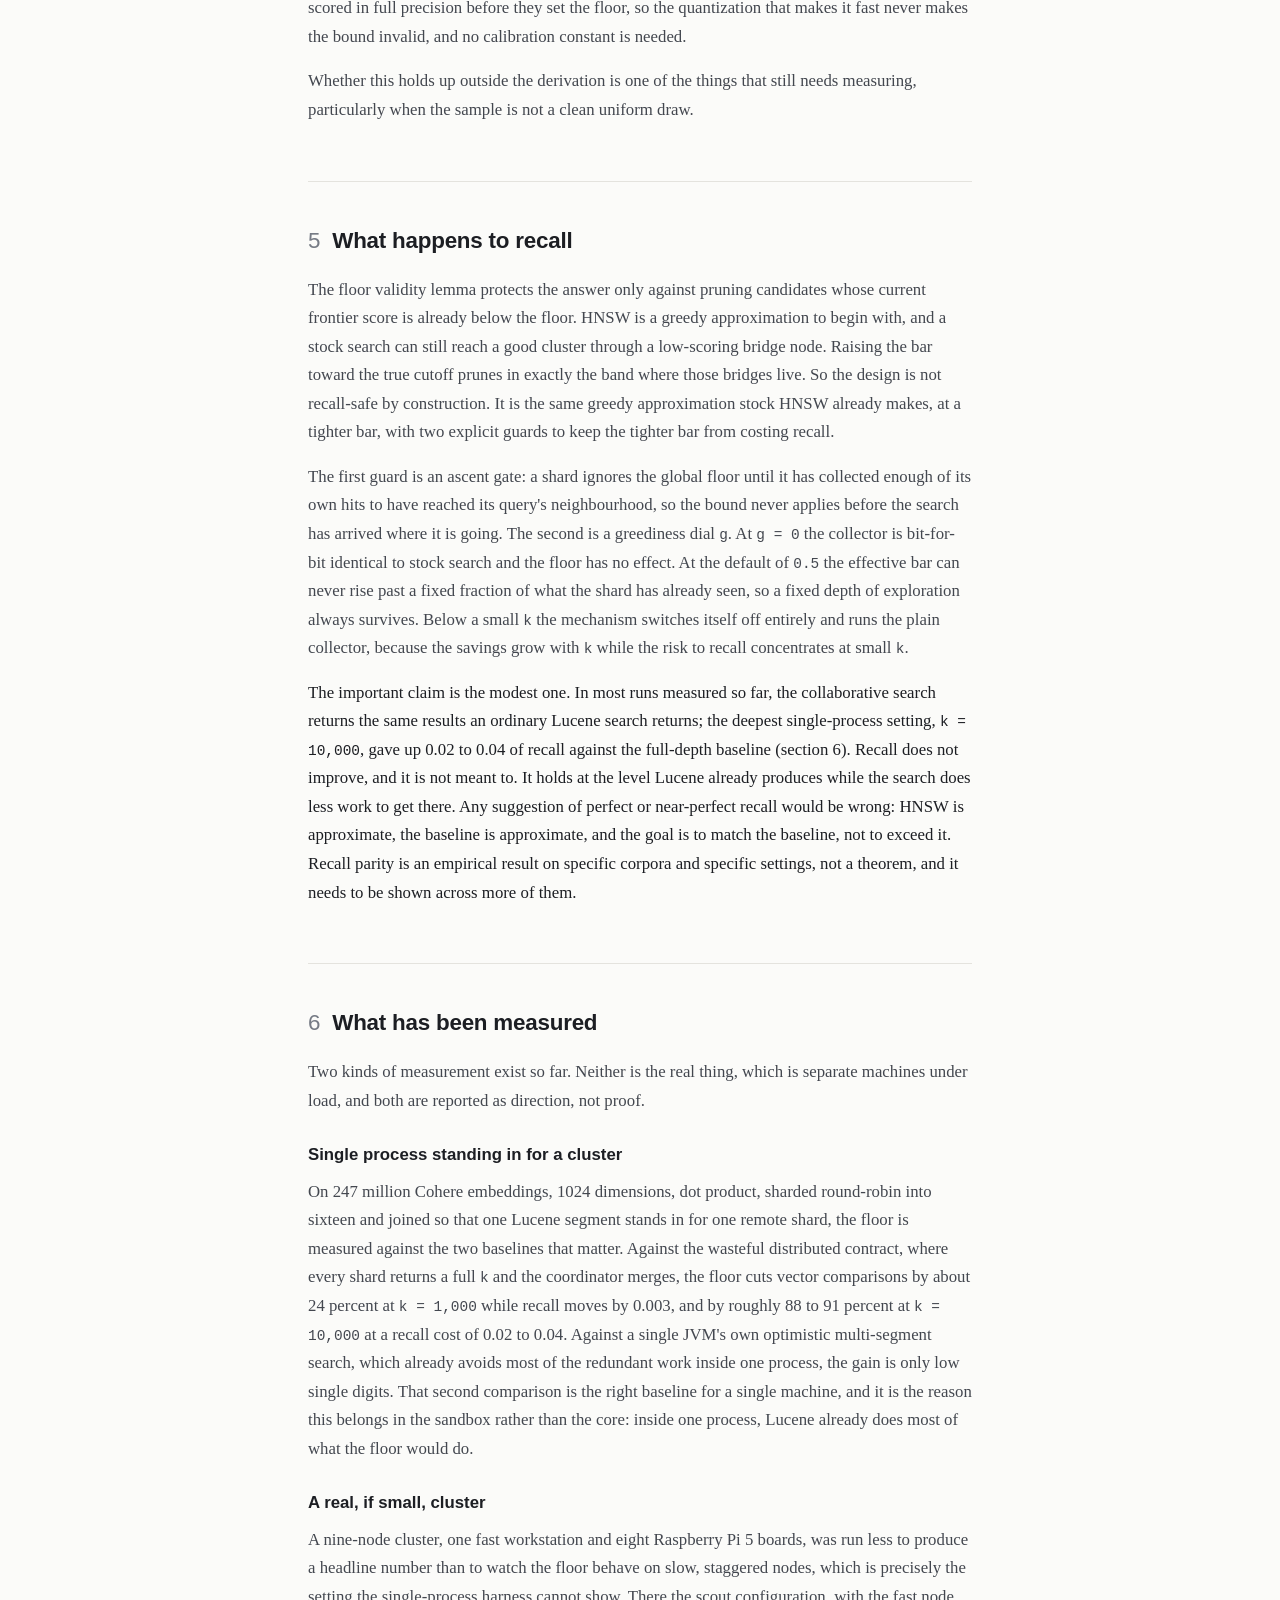
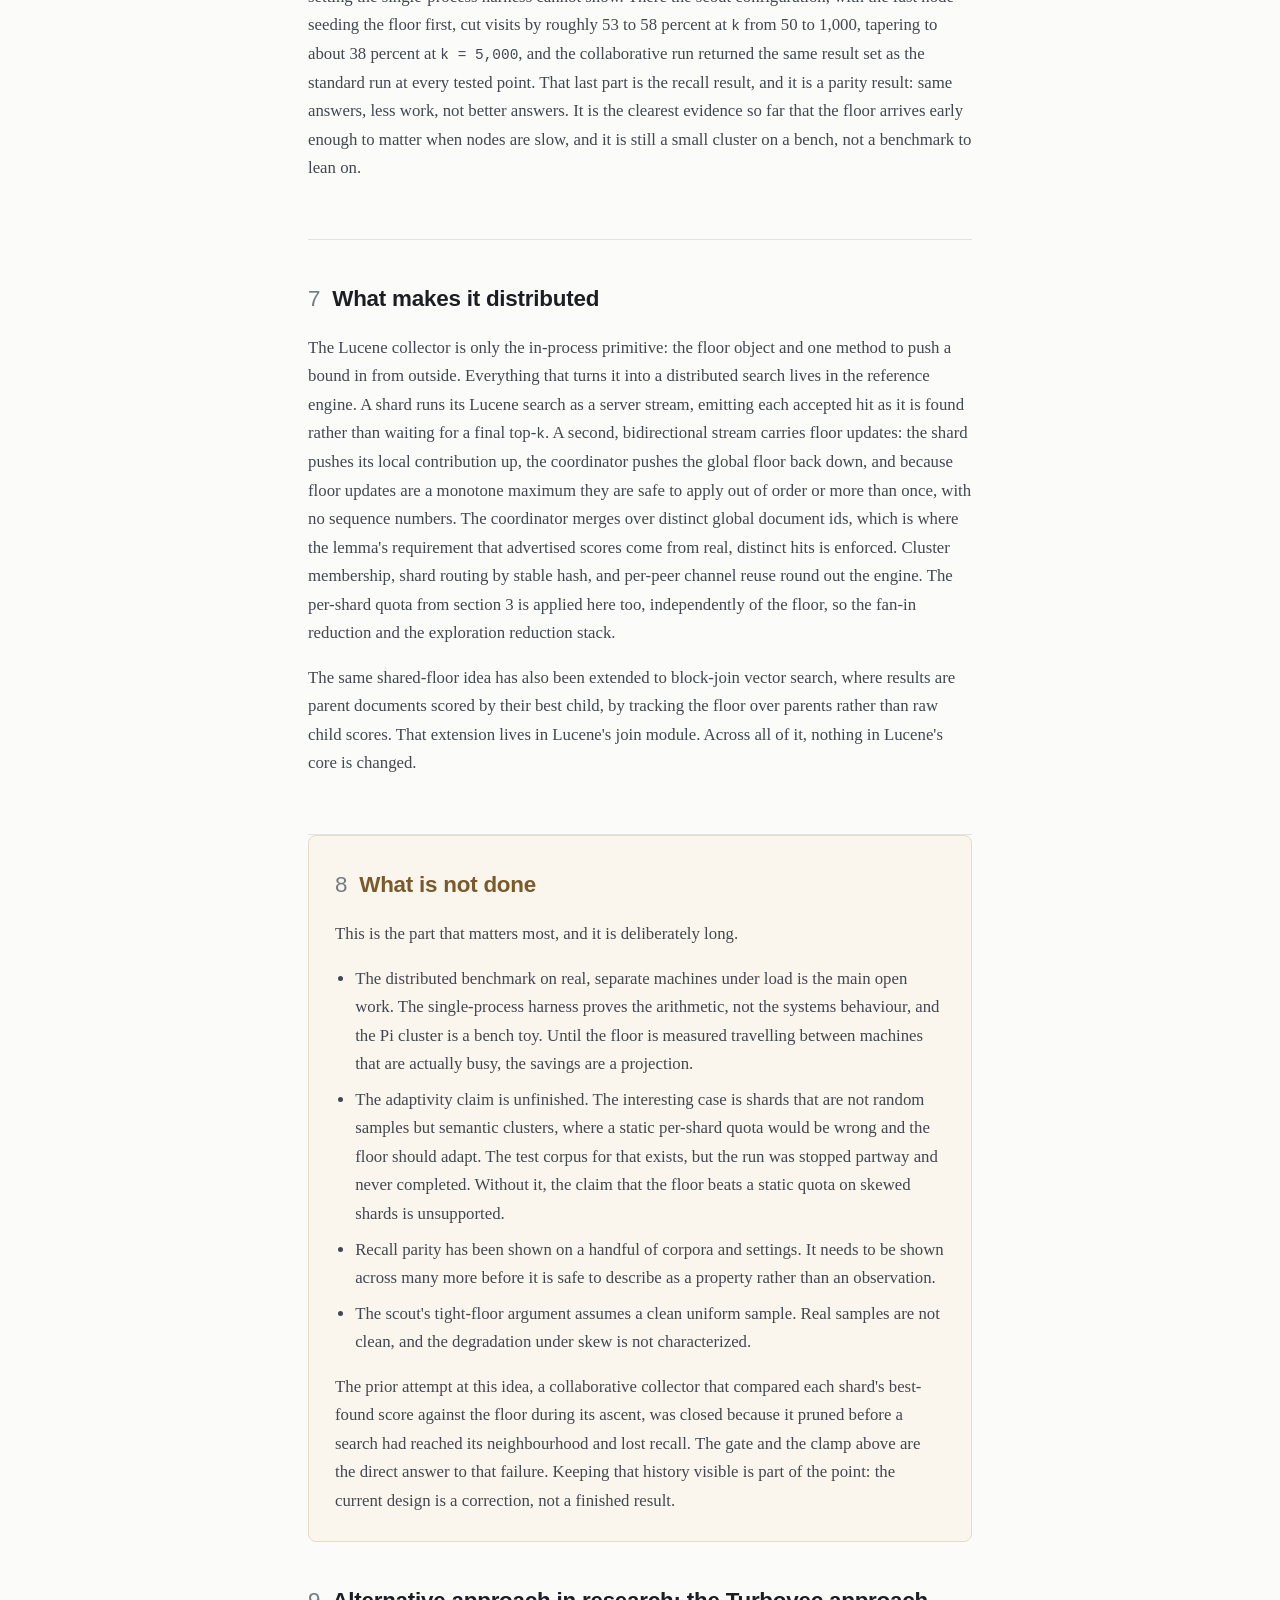
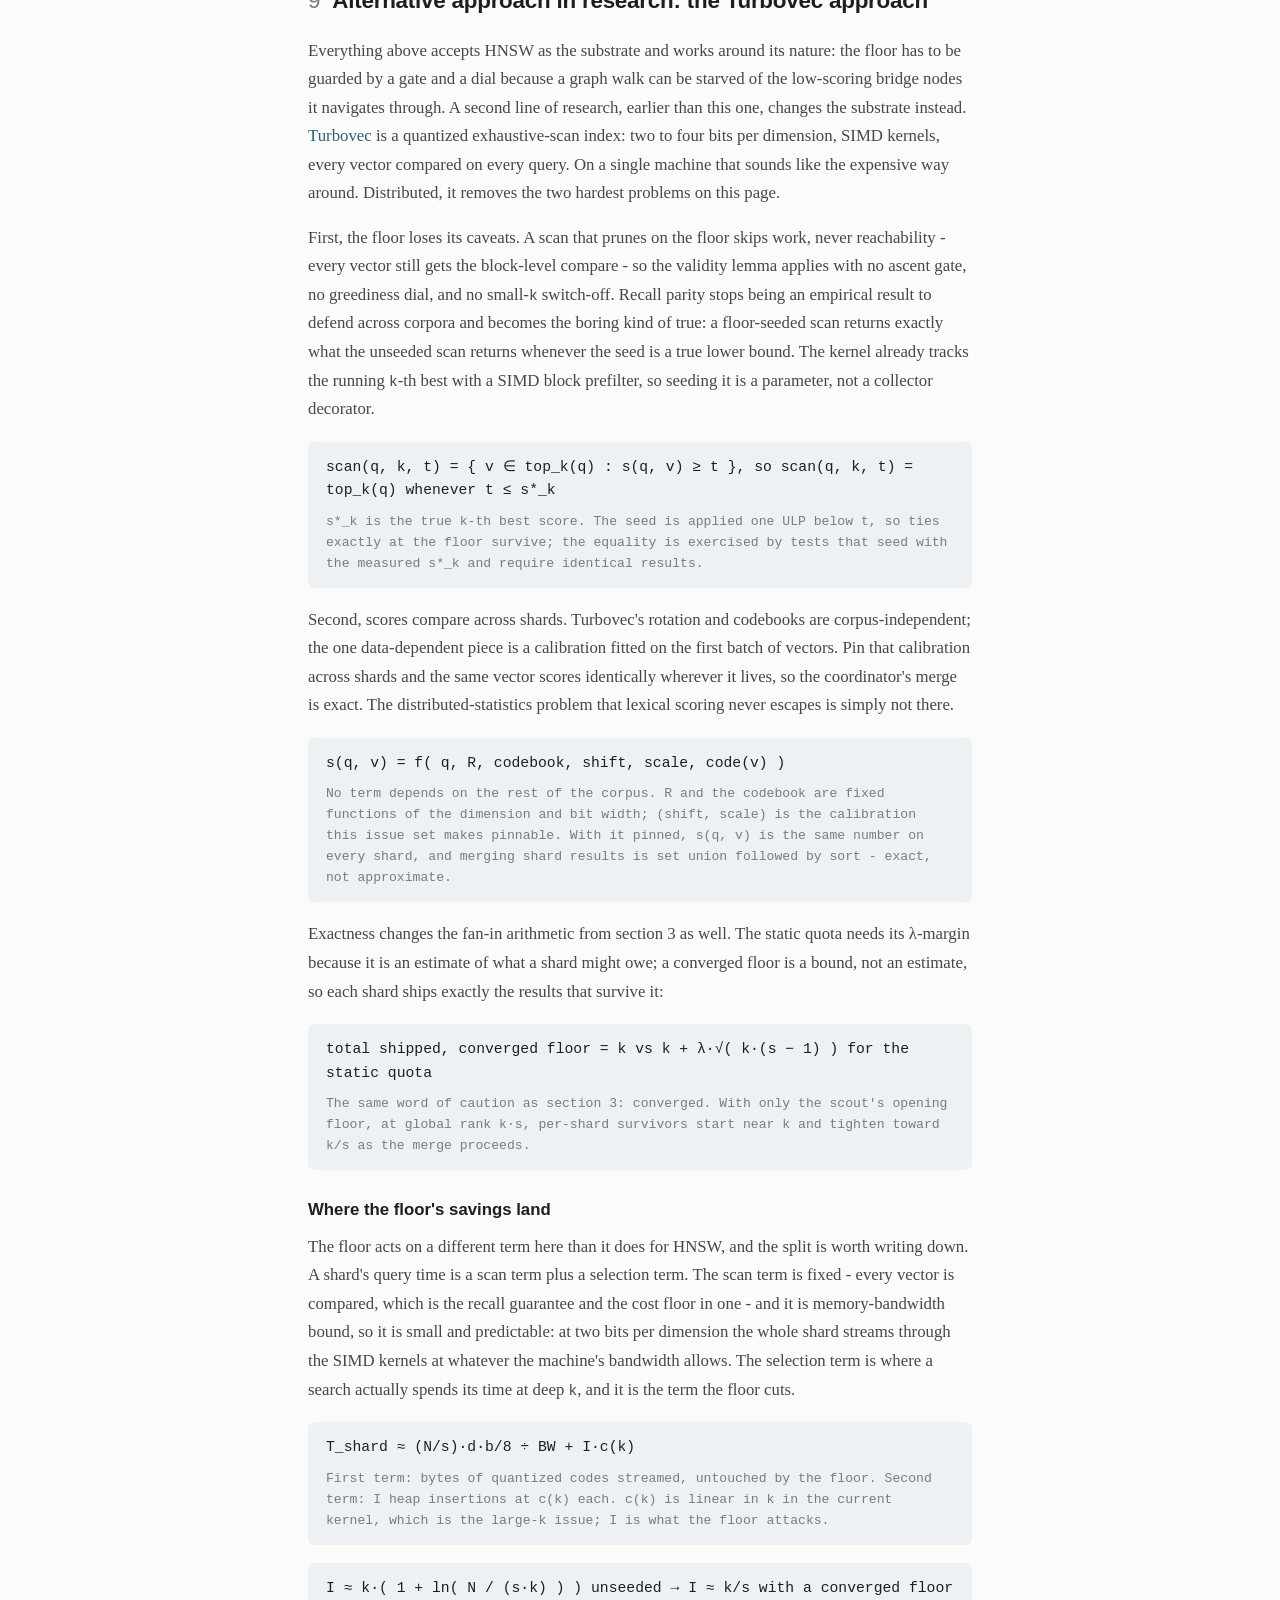
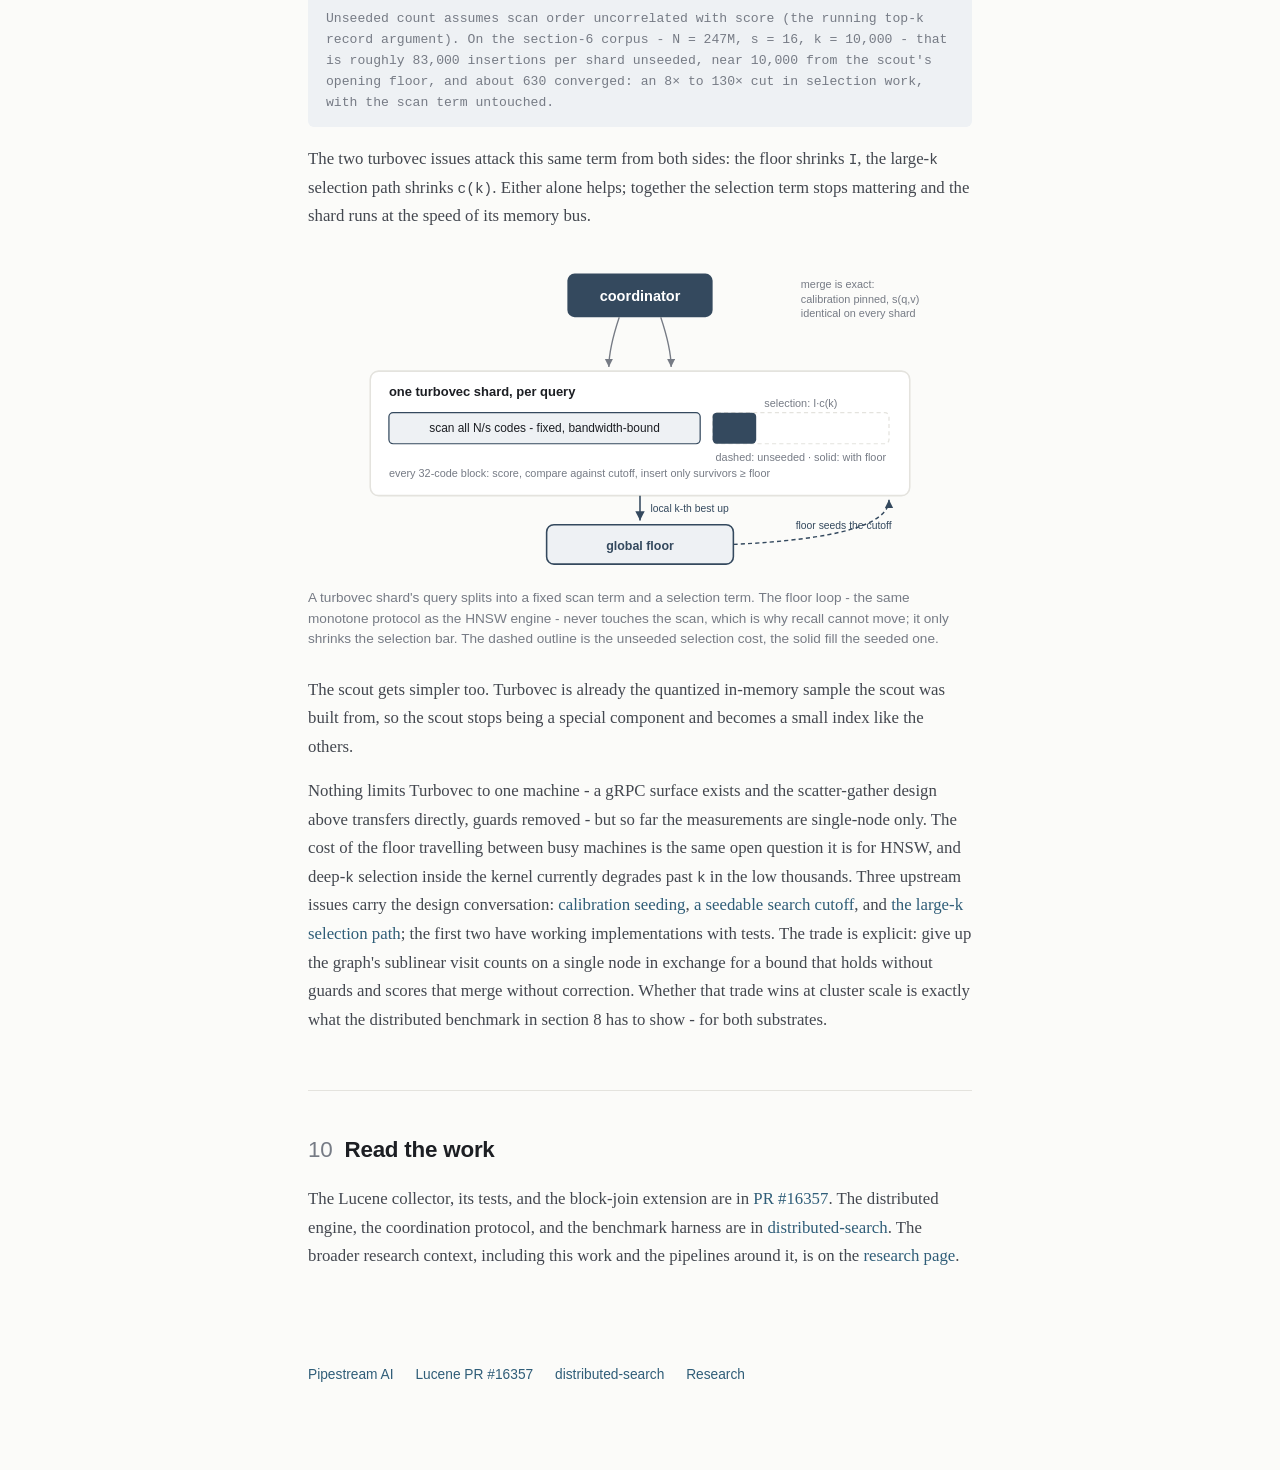
==== commit f50bed82: "distributed-search: scope the recall claim, add the Turbovec section Scope the recall-parity claim t" ====
--- a/distributed-search/index.html
+++ b/distributed-search/index.html
@@ -136,6 +136,7 @@
                 <a href="#scout">Scout</a>
                 <a href="#measured">Measured</a>
                 <a href="#open">Open work</a>
+                <a href="#turbovec">Turbovec</a>
                 <a href="https://github.com/apache/lucene/pull/16357">PR&nbsp;#16357</a>
             </nav>
         </div>
@@ -156,9 +157,10 @@
 
             <div class="status-note">
                 <strong>Status: early and unproven.</strong> The mechanism is promising in the
-                cases measured so far, and the recall it produces matches an ordinary Lucene
-                search rather than beating it. It is not yet proven at the scale and topology it
-                is built for. The honest distributed benchmark, on separate machines rather than
+                cases measured so far, and the recall it produces tracks an ordinary Lucene
+                search rather than beating it: parity in most runs, and a cost of a few
+                hundredths at the deepest single-process setting. It is not yet proven at the scale and topology it
+                is built for. The distributed benchmark on separate machines, rather than
                 one process standing in for many, is the main piece of open work, and the
                 adaptivity result on skewed shards is not finished. This is why the collector
                 lives in Lucene's sandbox and not its core. The numbers below say promising, not
@@ -403,7 +405,7 @@
             </section>
 
             <section id="recall">
-                <h2><span class="sec">5</span>Recall, honestly</h2>
+                <h2><span class="sec">5</span>What happens to recall</h2>
                 <p>
                     The floor validity lemma protects the answer only against pruning candidates
                     whose current frontier score is already below the floor. HNSW is a greedy
@@ -426,8 +428,10 @@
                     while the risk to recall concentrates at small <code>k</code>.
                 </p>
                 <p class="body-ink">
-                    The important claim is the modest one. In the runs measured so far, the
-                    collaborative search returns the same results an ordinary Lucene search returns.
+                    The important claim is the modest one. In most runs measured so far, the
+                    collaborative search returns the same results an ordinary Lucene search
+                    returns; the deepest single-process setting, <code>k = 10,000</code>, gave up
+                    0.02 to 0.04 of recall against the full-depth baseline (section 6).
                     Recall does not improve, and it is not meant to. It holds at the level Lucene
                     already produces while the search does less work to get there. Any suggestion of
                     perfect or near-perfect recall would be wrong: HNSW is approximate, the baseline
@@ -454,7 +458,7 @@
                     roughly 88 to 91 percent at <code>k = 10,000</code> at a recall cost of 0.02 to
                     0.04. Against a single JVM's own optimistic multi-segment search, which already
                     avoids most of the redundant work inside one process, the gain is only low single
-                    digits. That second comparison is the honest one for a single machine, and it is
+                    digits. That second comparison is the right baseline for a single machine, and it is
                     the reason this belongs in the sandbox rather than the core: inside one process,
                     Lucene already does most of what the floor would do.
                 </p>
@@ -540,8 +544,146 @@
                 </p>
             </section>
 
+            <section id="turbovec">
+                <h2><span class="sec">9</span>Alternative approach in research: the Turbovec approach</h2>
+                <p>
+                    Everything above accepts HNSW as the substrate and works around its nature: the
+                    floor has to be guarded by a gate and a dial because a graph walk can be starved
+                    of the low-scoring bridge nodes it navigates through. A second line of research,
+                    earlier than this one, changes the substrate instead.
+                    <a href="https://github.com/RyanCodrai/turbovec">Turbovec</a> is a quantized
+                    exhaustive-scan index: two to four bits per dimension, SIMD kernels, every vector
+                    compared on every query. On a single machine that sounds like the expensive way
+                    around. Distributed, it removes the two hardest problems on this page.
+                </p>
+                <p>
+                    First, the floor loses its caveats. A scan that prunes on the floor skips work,
+                    never reachability - every vector still gets the block-level compare - so the
+                    validity lemma applies with no ascent gate, no greediness dial, and no small-<code>k</code>
+                    switch-off. Recall parity stops being an empirical result to defend across
+                    corpora and becomes the boring kind of true: a floor-seeded scan returns exactly
+                    what the unseeded scan returns whenever the seed is a true lower bound. The
+                    kernel already tracks the running <code>k</code>-th best with a SIMD block
+                    prefilter, so seeding it is a parameter, not a collector decorator.
+                </p>
+                <div class="eq">
+                    scan(q, k, t) = { v ∈ top_k(q) : s(q, v) ≥ t },  so  scan(q, k, t) = top_k(q)  whenever  t ≤ s*_k
+                    <span class="where">s*_k is the true k-th best score. The seed is applied one ULP below t, so ties exactly at the floor survive; the equality is exercised by tests that seed with the measured s*_k and require identical results.</span>
+                </div>
+                <p>
+                    Second, scores compare across shards. Turbovec's rotation and codebooks are
+                    corpus-independent; the one data-dependent piece is a calibration fitted on the
+                    first batch of vectors. Pin that calibration across shards and the same vector
+                    scores identically wherever it lives, so the coordinator's merge is exact. The
+                    distributed-statistics problem that lexical scoring never escapes is simply not
+                    there.
+                </p>
+                <div class="eq">
+                    s(q, v) = f( q, R, codebook, shift, scale, code(v) )
+                    <span class="where">No term depends on the rest of the corpus. R and the codebook are fixed functions of the dimension and bit width; (shift, scale) is the calibration this issue set makes pinnable. With it pinned, s(q, v) is the same number on every shard, and merging shard results is set union followed by sort - exact, not approximate.</span>
+                </div>
+                <p>
+                    Exactness changes the fan-in arithmetic from section 3 as well. The static quota
+                    needs its λ-margin because it is an estimate of what a shard might owe; a
+                    converged floor is a bound, not an estimate, so each shard ships exactly the
+                    results that survive it:
+                </p>
+                <div class="eq">
+                    total shipped, converged floor = k        vs        k + λ·√( k·(s − 1) )  for the static quota
+                    <span class="where">The same word of caution as section 3: converged. With only the scout's opening floor, at global rank k·s, per-shard survivors start near k and tighten toward k/s as the merge proceeds.</span>
+                </div>
+                <h3>Where the floor's savings land</h3>
+                <p>
+                    The floor acts on a different term here than it does for HNSW, and the split is
+                    worth writing down. A shard's query time is a scan term plus a selection term.
+                    The scan term is fixed - every vector is compared, which is the recall guarantee
+                    and the cost floor in one - and it is memory-bandwidth bound, so it is small and
+                    predictable: at two bits per dimension the whole shard streams through the SIMD
+                    kernels at whatever the machine's bandwidth allows. The selection term is where
+                    a search actually spends its time at deep <code>k</code>, and it is the term the
+                    floor cuts.
+                </p>
+                <div class="eq">
+                    T_shard ≈ (N/s)·d·b/8 ÷ BW   +   I·c(k)
+                    <span class="where">First term: bytes of quantized codes streamed, untouched by the floor. Second term: I heap insertions at c(k) each. c(k) is linear in k in the current kernel, which is the large-k issue; I is what the floor attacks.</span>
+                </div>
+                <div class="eq">
+                    I ≈ k·( 1 + ln( N / (s·k) ) )  unseeded        →        I ≈ k/s  with a converged floor
+                    <span class="where">Unseeded count assumes scan order uncorrelated with score (the running top-k record argument). On the section-6 corpus - N = 247M, s = 16, k = 10,000 - that is roughly 83,000 insertions per shard unseeded, near 10,000 from the scout's opening floor, and about 630 converged: an 8× to 130× cut in selection work, with the scan term untouched.</span>
+                </div>
+                <p>
+                    The two turbovec issues attack this same term from both sides: the floor shrinks
+                    <code>I</code>, the large-<code>k</code> selection path shrinks <code>c(k)</code>.
+                    Either alone helps; together the selection term stops mattering and the shard
+                    runs at the speed of its memory bus.
+                </p>
+
+                <figure>
+                    <svg viewBox="0 0 640 310" role="img" aria-label="Diagram: a turbovec shard's query time split into a fixed scan term and a shrinking selection term, with the coordinator's floor loop cutting only the selection term.">
+                        <!-- coordinator -->
+                        <rect x="250" y="16" width="140" height="42" rx="7" fill="#34495e"></rect>
+                        <text x="320" y="42" text-anchor="middle" fill="#fff" font-family="var(--sans)" font-size="14" font-weight="600">coordinator</text>
+                        <text x="475" y="30" fill="#767b85" font-family="var(--sans)" font-size="10.5">merge is exact:</text>
+                        <text x="475" y="44" fill="#767b85" font-family="var(--sans)" font-size="10.5">calibration pinned, s(q,v)</text>
+                        <text x="475" y="58" fill="#767b85" font-family="var(--sans)" font-size="10.5">identical on every shard</text>
+                        <!-- shard box -->
+                        <rect x="60" y="110" width="520" height="120" rx="8" fill="#fff" stroke="#e4e3de" stroke-width="1.5"></rect>
+                        <text x="78" y="134" fill="#1c1e23" font-family="var(--sans)" font-size="12.5" font-weight="650">one turbovec shard, per query</text>
+                        <!-- scan term bar -->
+                        <rect x="78" y="150" width="300" height="30" rx="4" fill="#eef1f4" stroke="#34495e" stroke-width="1.2"></rect>
+                        <text x="228" y="169" text-anchor="middle" fill="#1c1e23" font-family="var(--sans)" font-size="11.5">scan all N/s codes - fixed, bandwidth-bound</text>
+                        <!-- selection term bar: full outline + shrunk fill -->
+                        <rect x="390" y="150" width="170" height="30" rx="4" fill="none" stroke="#e4e3de" stroke-width="1.2" stroke-dasharray="4 3"></rect>
+                        <rect x="390" y="150" width="42" height="30" rx="4" fill="#34495e"></rect>
+                        <text x="475" y="145" text-anchor="middle" fill="#767b85" font-family="var(--sans)" font-size="10.5">selection: I·c(k)</text>
+                        <text x="475" y="197" text-anchor="middle" fill="#767b85" font-family="var(--sans)" font-size="10.5">dashed: unseeded · solid: with floor</text>
+                        <!-- block prefilter note -->
+                        <text x="78" y="212" fill="#767b85" font-family="var(--sans)" font-size="10.5">every 32-code block: score, compare against cutoff, insert only survivors ≥ floor</text>
+                        <!-- floor loop -->
+                        <rect x="230" y="258" width="180" height="38" rx="7" fill="#eef1f4" stroke="#34495e" stroke-width="1.5"></rect>
+                        <text x="320" y="282" text-anchor="middle" fill="#34495e" font-family="var(--sans)" font-size="12" font-weight="650">global floor</text>
+                        <path d="M300,58 Q290,88 290,106" fill="none" stroke="#767b85" stroke-width="1.3" marker-end="url(#arrow)"></path>
+                        <path d="M320,230 Q320,244 320,254" fill="none" stroke="#34495e" stroke-width="1.5" marker-end="url(#arrowAccent)"></path>
+                        <text x="330" y="246" fill="#34495e" font-family="var(--sans)" font-size="10">local k-th best up</text>
+                        <path d="M410,277 Q560,270 560,234" fill="none" stroke="#34495e" stroke-width="1.4" stroke-dasharray="4 3" marker-end="url(#arrowAccent)"></path>
+                        <text x="470" y="262" fill="#34495e" font-family="var(--sans)" font-size="10">floor seeds the cutoff</text>
+                        <path d="M340,58 Q350,88 350,106" fill="none" stroke="#767b85" stroke-width="1.3" marker-end="url(#arrow)"></path>
+                    </svg>
+                    <figcaption>
+                        A turbovec shard's query splits into a fixed scan term and a selection term.
+                        The floor loop - the same monotone protocol as the HNSW engine - never
+                        touches the scan, which is why recall cannot move; it only shrinks the
+                        selection bar. The dashed outline is the unseeded selection cost, the solid
+                        fill the seeded one.
+                    </figcaption>
+                </figure>
+
+                <p>
+                    The scout gets simpler too. Turbovec is already the quantized in-memory sample
+                    the scout was built from, so the scout stops being a special component and
+                    becomes a small index like the others.
+                </p>
+                <p>
+                    Nothing limits
+                    Turbovec to one machine - a gRPC surface exists and the scatter-gather design
+                    above transfers directly, guards removed - but so far the measurements are
+                    single-node only. The cost of the floor travelling between busy machines is
+                    the same open question it is for HNSW, and deep-<code>k</code> selection
+                    inside the kernel currently degrades past <code>k</code> in the low
+                    thousands. Three upstream issues carry the design conversation:
+                    <a href="https://github.com/ai-pipestream/turbovec/issues/2">calibration seeding</a>,
+                    <a href="https://github.com/ai-pipestream/turbovec/issues/3">a seedable search cutoff</a>,
+                    and <a href="https://github.com/ai-pipestream/turbovec/issues/1">the large-k selection path</a>;
+                    the first two have working implementations with tests. The trade is explicit:
+                    give up the graph's sublinear visit counts on a single node in exchange for a
+                    bound that holds without guards and scores that merge without correction.
+                    Whether that trade wins at cluster scale is exactly what the distributed
+                    benchmark in section 8 has to show - for both substrates.
+                </p>
+            </section>
+
             <section id="links" style="border-bottom:none">
-                <h2><span class="sec">9</span>Read the work</h2>
+                <h2><span class="sec">10</span>Read the work</h2>
                 <p>
                     The Lucene collector, its tests, and the block-join extension are in
                     <a href="https://github.com/apache/lucene/pull/16357">PR&nbsp;#16357</a>. The
